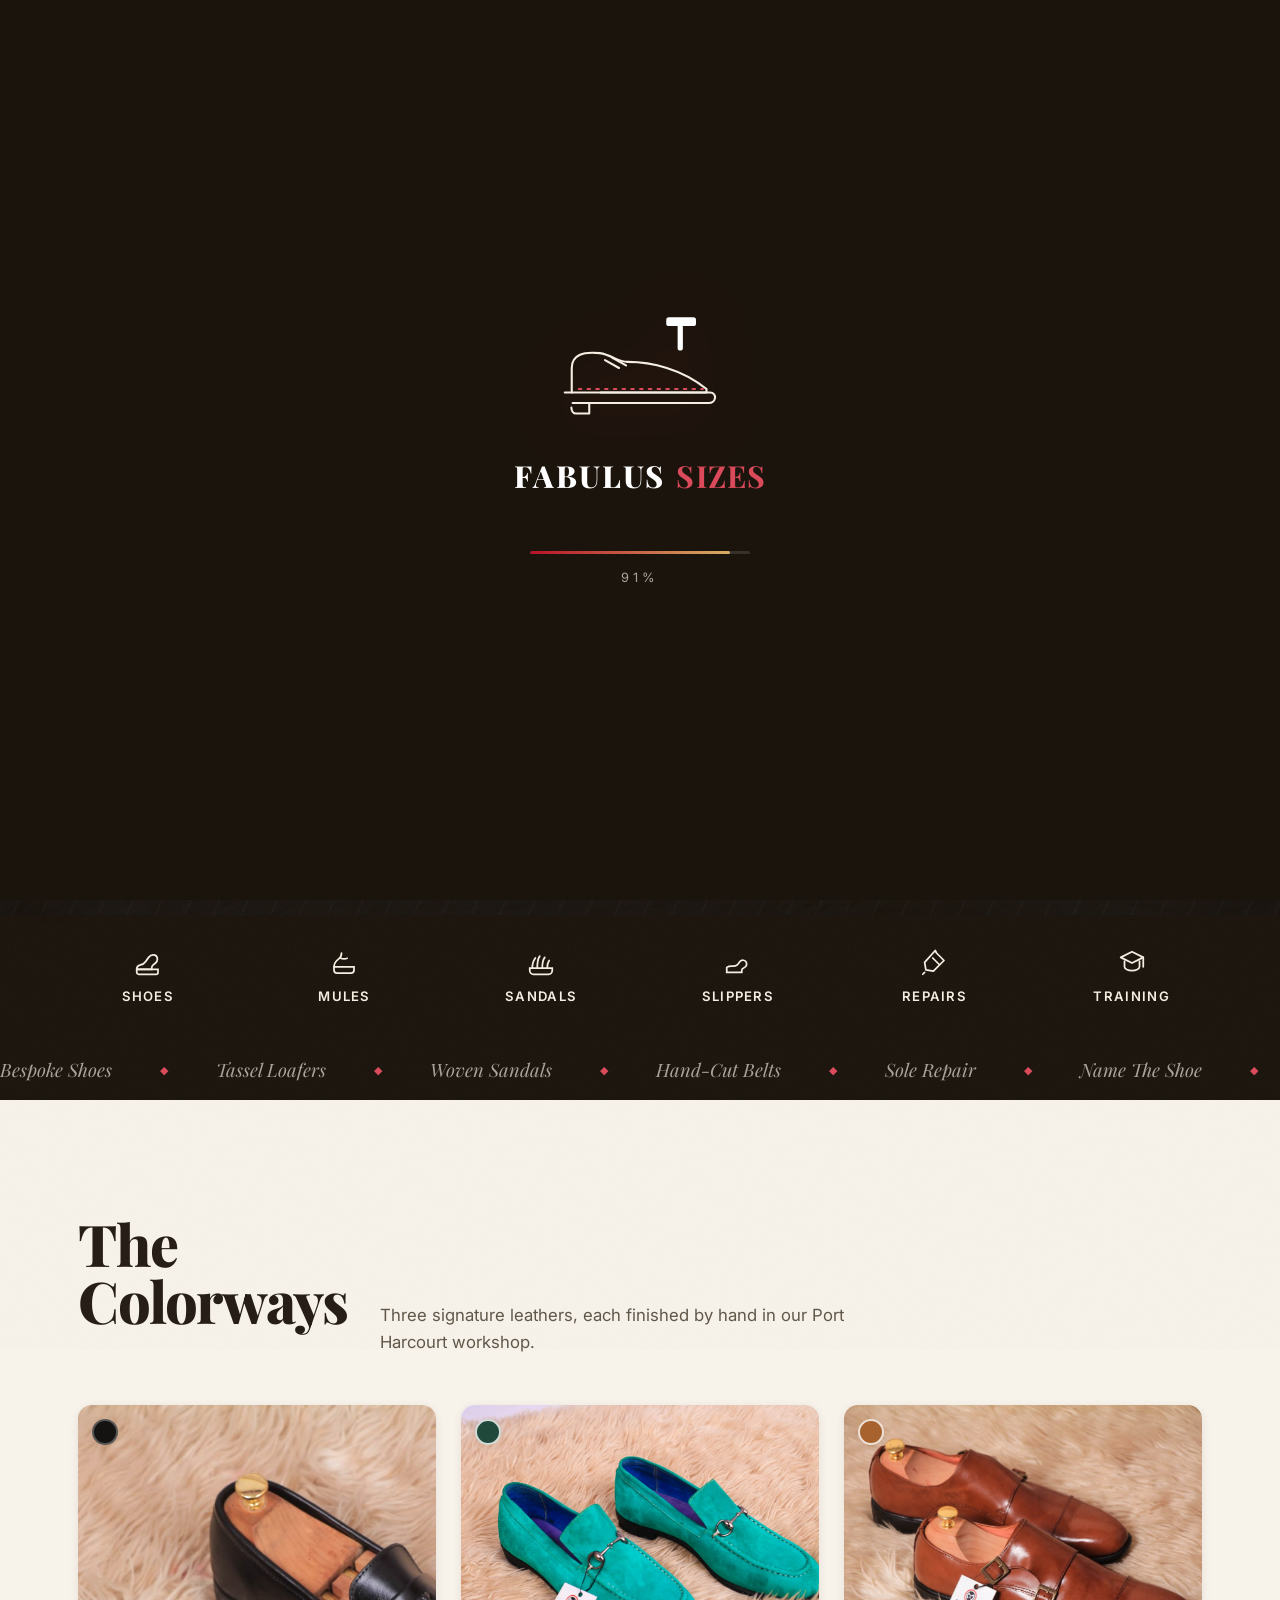
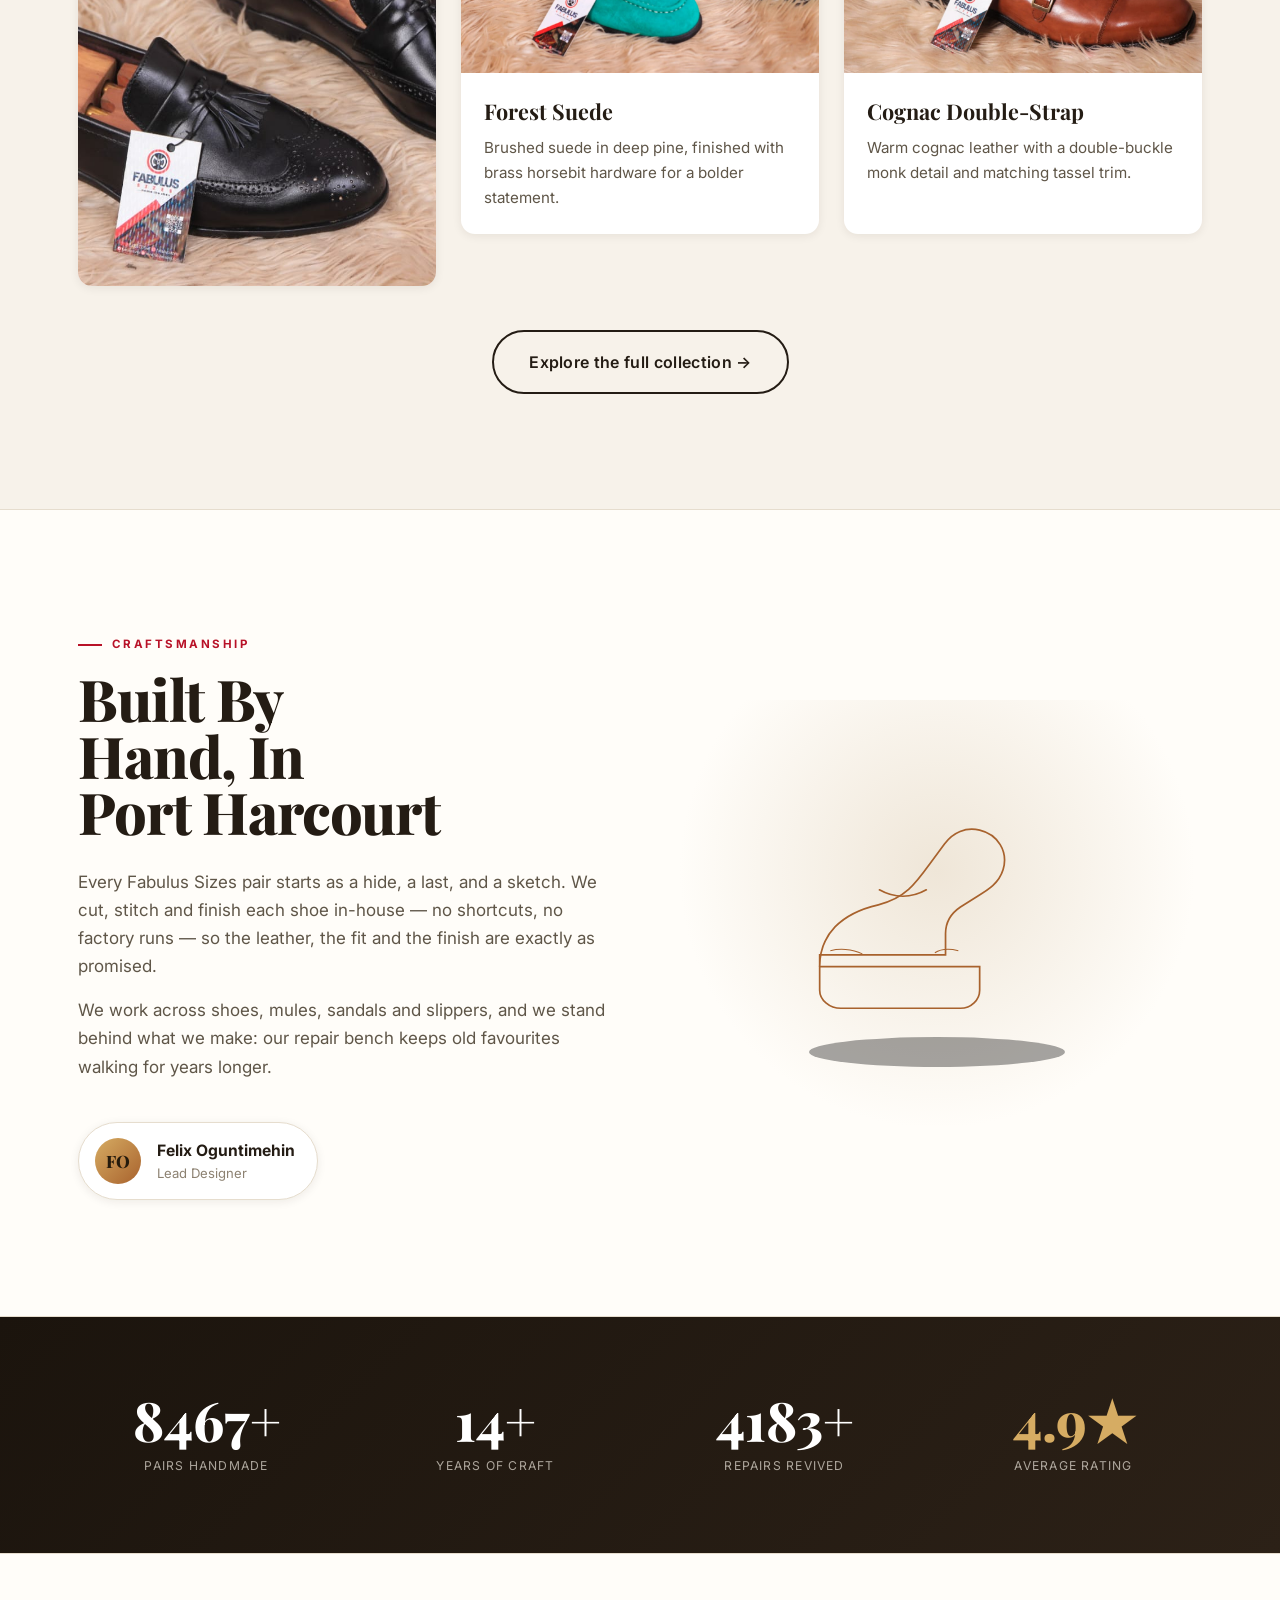
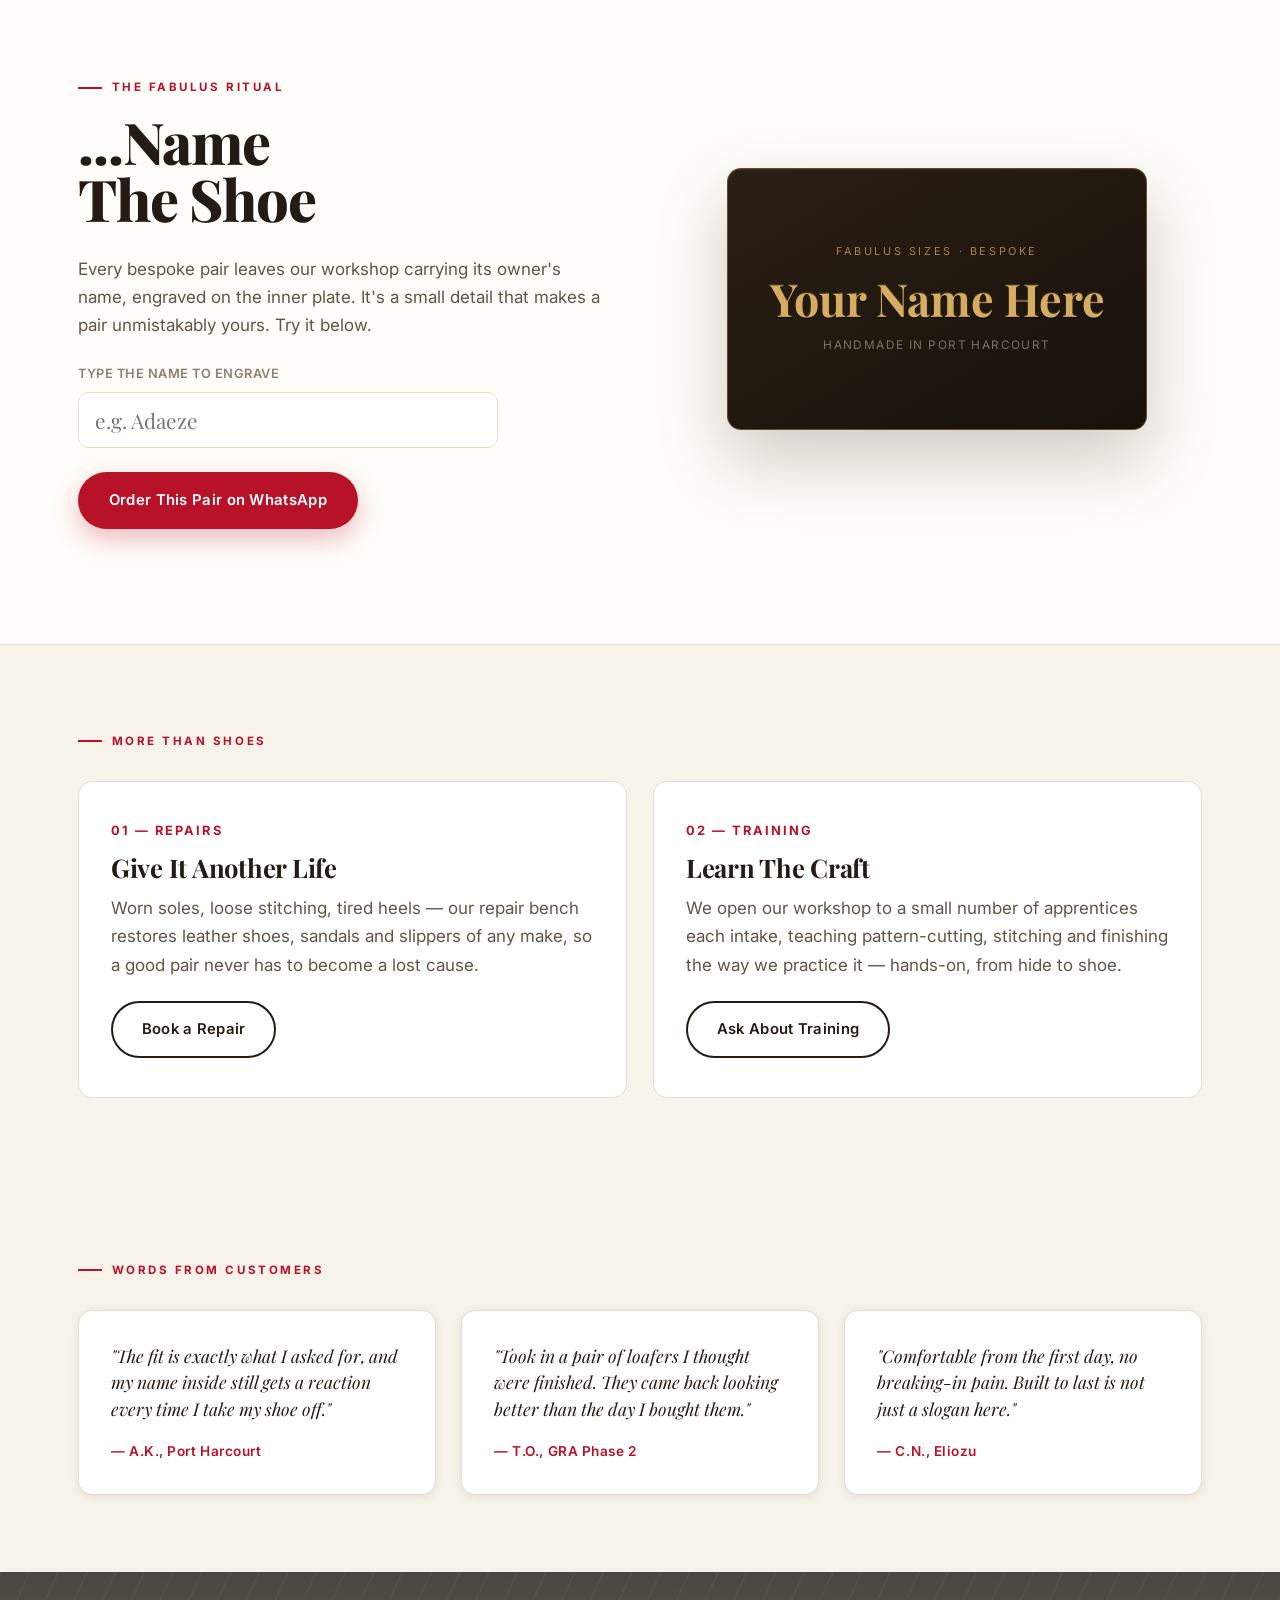
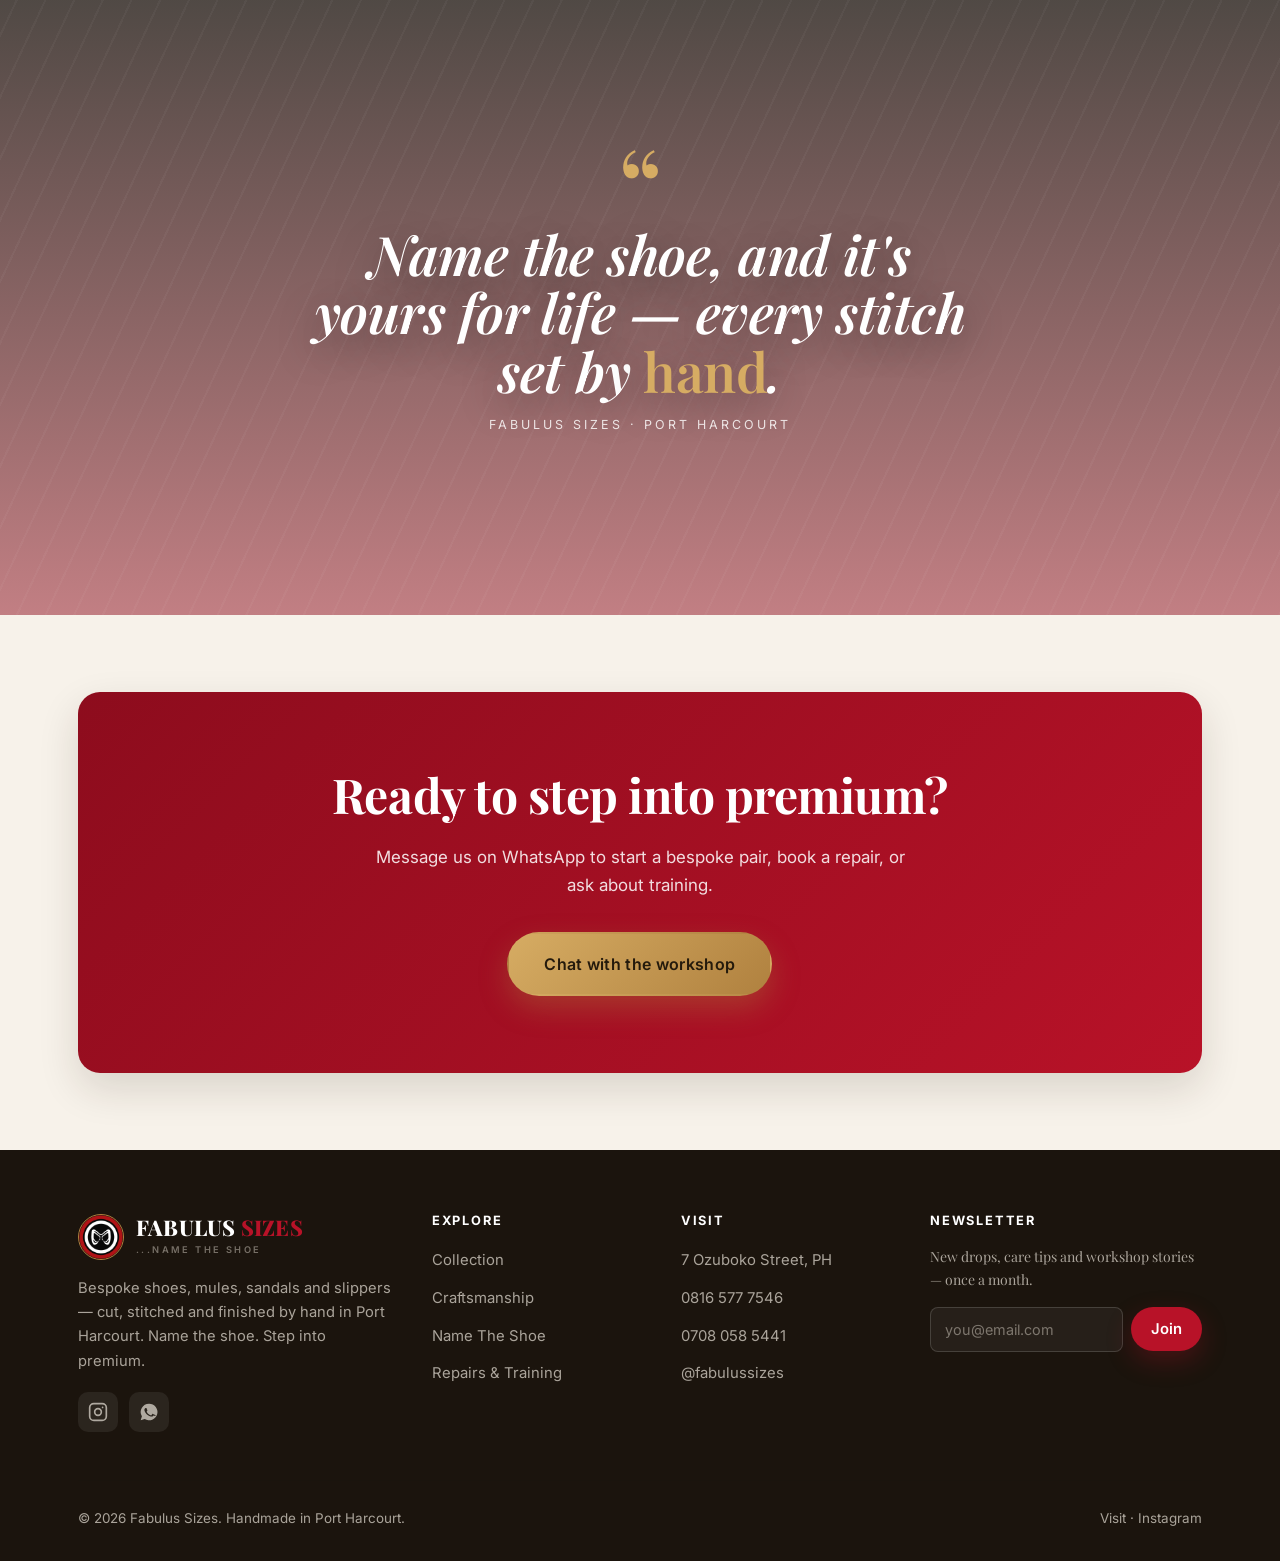
==== index.html @ 9336c6ba "Initial commit" ====
<!DOCTYPE html>
<html lang="en">
<head>
  <meta charset="UTF-8" />
  <meta name="viewport" content="width=device-width, initial-scale=1.0" />
  <title>Fabulus Sizes — Bespoke Leather Footwear, Port Harcourt</title>
  <meta name="description" content="Fabulus Sizes — bespoke shoes, mules, sandals and slippers, handcrafted in Port Harcourt. Name the shoe. Step into premium." />
  <meta name="theme-color" content="#f7f2ea" />
  <link rel="icon" type="image/png" href="images/Favicon/Favicon.png" />
  <link rel="preconnect" href="https://fonts.googleapis.com" />
  <link rel="preconnect" href="https://fonts.gstatic.com" crossorigin />
  <link href="https://fonts.googleapis.com/css2?family=Inter:wght@400;500;600;700;800&family=Playfair+Display:ital,wght@0,500;0,600;0,700;0,800;1,500;1,600;1,700&display=swap" rel="stylesheet" />
  <link rel="stylesheet" href="css/style.css" />
</head>
<body>

  <!-- HEADER -->
  <header class="site-header">
    <div class="nav">
      <a href="index.html" class="brand" aria-label="Fabulus Sizes home">
        <img src="images/Logo/Logo.png" alt="Fabulus Sizes emblem" />
        <div>
          <div class="word">FABULUS <span>SIZES</span></div>
          <div class="tag">...name the shoe</div>
        </div>
      </a>
      <ul class="nav-links">
        <li><a href="index.html" class="active">Home</a></li>
        <li><a href="shop.html">Collection</a></li>
        <li><a href="services.html">Repairs &amp; Training</a></li>
        <li><a href="about.html">Craftsmanship</a></li>
        <li><a href="contact.html">Visit Us</a></li>
      </ul>
      <div class="nav-cta">
        <a class="btn btn-primary" href="https://wa.me/2348165777546" target="_blank" rel="noopener">Order on WhatsApp</a>
        <button class="nav-toggle" aria-label="Toggle menu" aria-expanded="false"><span></span><span></span><span></span></button>
      </div>
    </div>
  </header>

  <!-- HERO -->
  <section class="hero">
    <div class="container hero-inner">
      <div class="hero-copy">
        <span class="eyebrow">Port Harcourt · Bespoke Footwear</span>
        <h1>STEP INTO<br /><span class="l2">PREMIUM</span></h1>
        <p class="sub">Designed for comfort. Made to stand out. Built to last — one pair, one name, at a time.</p>
        <div class="hero-actions">
          <a class="btn btn-primary btn-lg" href="https://wa.me/2348165777546" target="_blank" rel="noopener">Order Now via WhatsApp</a>
          <a class="btn btn-ghost btn-lg" href="shop.html">See the Collection</a>
        </div>
      </div>
      <div class="hero-photo reveal">
        <div class="frame">
          <img src="images/Products/shoe4.jpeg" alt="Handcrafted black leather tassel loafers by Fabulus Sizes" />
          <div class="cap">The Tassel Loafer — Black</div>
        </div>
      </div>
    </div>
  </section>

  <!-- SERVICES STRIP -->
  <section class="services-strip">
    <div class="services-grid">
      <div class="service-tile"><svg viewBox="0 0 24 24" stroke-width="1.4"><path d="M3 17c0-2 1-3 3-3.5 2-.4 3-1 4-2.5l2.5-3.5c1-1.3 2-2 3.5-2 2 0 3.5 1.3 3.5 3.5 0 1.5-.7 2.3-1.5 3l-2 1.7c-.6.5-1 1-1 2v1.3H3z"/><path d="M3 17h17v2.5c0 .8-.7 1.5-1.5 1.5H4.5C3.7 21 3 20.3 3 19.5V17z"/></svg><div class="name">Shoes</div></div>
      <div class="service-tile"><svg viewBox="0 0 24 24" stroke-width="1.4"><path d="M4 15c0-3 2-5 4-6.5 1.5-1.1 2-2.5 2-4.5" stroke-linecap="round"/><path d="M4 15h16v2.5c0 1.4-1.1 2.5-2.5 2.5h-11A2.5 2.5 0 0 1 4 17.5V15z"/><path d="M9 8c2 1 4 1 6 0"/></svg><div class="name">Mules</div></div>
      <div class="service-tile"><svg viewBox="0 0 24 24" stroke-width="1.4"><path d="M3 16h18v2c0 1.7-1.3 3-3 3H6c-1.7 0-3-1.3-3-3v-2z"/><path d="M5 16c0-3 1-6 2.5-8M9 16c0-4 .5-7.5 2-9.5M13 16c0-3.5.5-6.5 2-8.5M17 16c0-2.5.5-4.5 1.5-6" stroke-linecap="round"/></svg><div class="name">Sandals</div></div>
      <div class="service-tile"><svg viewBox="0 0 24 24" stroke-width="1.4"><path d="M3 15.5c1.5-1 3-1.2 5-1 2.5.2 4-1.2 5-3 .7-1.3 2-2 3.5-1.7 1.8.3 2.7 2 2.3 3.8-.3 1.4-1.3 2-2.3 2.4-1 .4-1.5 1-1.5 2v1.5H3v-4z"/></svg><div class="name">Slippers</div></div>
      <div class="service-tile"><svg viewBox="0 0 24 24" stroke-width="1.4"><path d="M14 4l6 6-8.5 8.5-6-1-1-6L13 2z" stroke-linejoin="round"/><path d="M4.5 19.5L3 21M11 8l5 5" stroke-linecap="round"/></svg><div class="name">Repairs</div></div>
      <div class="service-tile"><svg viewBox="0 0 24 24" stroke-width="1.4"><path d="M12 3l9 4.5-9 4.5-9-4.5L12 3z" stroke-linejoin="round"/><path d="M6 10.5V15c0 1.7 2.7 3 6 3s6-1.3 6-3v-4.5M21 7.5V15" stroke-linecap="round"/></svg><div class="name">Training</div></div>
    </div>
  </section>

  <!-- MARQUEE -->
  <div class="marquee" aria-hidden="true">
    <div class="marquee-track">
      <span>Bespoke Shoes</span><span>Tassel Loafers</span><span>Woven Sandals</span><span>Hand-Cut Belts</span><span>Sole Repair</span><span>Name The Shoe</span>
      <span>Bespoke Shoes</span><span>Tassel Loafers</span><span>Woven Sandals</span><span>Hand-Cut Belts</span><span>Sole Repair</span><span>Name The Shoe</span>
    </div>
  </div>

  <!-- COLLECTION / COLORWAYS -->
  <section class="section" id="collection">
    <div class="container">
      <div class="collection-head reveal">
        <h2 class="section-title">The<br />Colorways</h2>
        <p>Three signature leathers, each finished by hand in our Port Harcourt workshop.</p>
      </div>
      <div class="colorway-grid">
        <div class="colorway-card tall reveal" data-lightbox="images/Products/shoe4.jpeg" data-caption="Midnight Tassel — Black Calfskin">
          <div class="imgwrap"><span class="swatch" style="background:#141312;border-color:#555"></span><img src="images/Products/shoe4.jpeg" alt="Black leather tassel loafer" /></div>
          <div class="info">
            <div class="name">Midnight Tassel</div>
            <div class="desc">Full-grain black calfskin, hand-stitched apron and tassel, built on a cushioned last for all-day wear.</div>
          </div>
        </div>
        <div class="colorway-card reveal d1" data-lightbox="images/Products/shoe6.jpeg" data-caption="Forest Suede — Brushed Pine">
          <div class="imgwrap"><span class="swatch" style="background:#20493c"></span><img src="images/Products/shoe6.jpeg" alt="Green suede loafer" /></div>
          <div class="info">
            <div class="name">Forest Suede</div>
            <div class="desc">Brushed suede in deep pine, finished with brass horsebit hardware for a bolder statement.</div>
          </div>
        </div>
        <div class="colorway-card reveal d2" data-lightbox="images/Products/shoe.jpeg" data-caption="Cognac Double-Strap — Warm Leather">
          <div class="imgwrap"><span class="swatch" style="background:#a8622d"></span><img src="images/Products/shoe.jpeg" alt="Brown double-buckle tassel loafer" /></div>
          <div class="info">
            <div class="name">Cognac Double-Strap</div>
            <div class="desc">Warm cognac leather with a double-buckle monk detail and matching tassel trim.</div>
          </div>
        </div>
      </div>
      <div style="text-align:center;margin-top:44px;" class="reveal">
        <a href="shop.html" class="btn btn-ghost btn-lg">Explore the full collection →</a>
      </div>
    </div>
  </section>

  <!-- CRAFTSMANSHIP -->
  <section class="section panel-bg" id="craft">
    <div class="container craft">
      <div class="reveal-left">
        <span class="eyebrow">Craftsmanship</span>
        <h2 class="section-title">Built By<br />Hand, In<br />Port Harcourt</h2>
        <p>Every Fabulus Sizes pair starts as a hide, a last, and a sketch. We cut, stitch and finish each shoe in-house — no shortcuts, no factory runs — so the leather, the fit and the finish are exactly as promised.</p>
        <p>We work across shoes, mules, sandals and slippers, and we stand behind what we make: our repair bench keeps old favourites walking for years longer.</p>
        <div class="designer-card">
          <div class="mono">FO</div>
          <div class="who">
            <div class="n">Felix Oguntimehin</div>
            <div class="r">Lead Designer</div>
          </div>
        </div>
      </div>
      <div class="craft-visual reveal-right">
        <svg viewBox="0 0 300 340" fill="none">
          <ellipse cx="150" cy="300" rx="120" ry="14" fill="rgba(0,0,0,0.35)"/>
          <path d="M40 220c0-30 20-50 55-58 25-6 35-20 48-38l14-19c8-11 20-16 33-13 17 4 27 20 22 37-4 13-14 19-24 25l-16 10c-9 6-14 14-14 25v20H40z" stroke="#e0c789" stroke-width="1.6"/>
          <path d="M40 220h150v22c0 9-8 17-18 17H60c-11 0-20-8-20-17v-22z" stroke="#e0c789" stroke-width="1.6"/>
          <path d="M96 148c14 8 30 8 44 0" stroke="#c41230" stroke-width="1.6" stroke-linecap="round"/>
          <path d="M50 205c8-2 20-2 30 3M170 205c-8-2-16-2-22 2" stroke="rgba(237,230,214,0.35)" stroke-width="1"/>
        </svg>
      </div>
    </div>
  </section>

  <!-- STATS BAND -->
  <section class="band section tight">
    <div class="container">
      <div class="band-grid">
        <div class="reveal"><div class="num"><span data-count="8500" data-suffix="+">0</span></div><div class="lbl">Pairs handmade</div></div>
        <div class="reveal d1"><div class="num"><span data-count="15" data-suffix="+">0</span></div><div class="lbl">Years of craft</div></div>
        <div class="reveal d2"><div class="num"><span data-count="4200" data-suffix="+">0</span></div><div class="lbl">Repairs revived</div></div>
        <div class="reveal d3"><div class="num"><em><span data-count="4.9">0</span>★</em></div><div class="lbl">Average rating</div></div>
      </div>
    </div>
  </section>

  <!-- NAME THE SHOE -->
  <section class="section name-shoe" id="name-shoe">
    <div class="container ns-grid">
      <div class="ns-copy reveal-left">
        <span class="eyebrow">The Fabulus Ritual</span>
        <h2 class="section-title">...Name<br />The Shoe</h2>
        <p>Every bespoke pair leaves our workshop carrying its owner's name, engraved on the inner plate. It's a small detail that makes a pair unmistakably yours. Try it below.</p>
        <label for="nameInput">Type the name to engrave</label>
        <input type="text" id="nameInput" placeholder="e.g. Adaeze" maxlength="24" autocomplete="off" />
        <a class="btn btn-primary ns-cta" id="engraveCta" href="https://wa.me/2348165777546" target="_blank" rel="noopener">Order This Pair on WhatsApp</a>
      </div>
      <div class="plate-stage reveal-right">
        <div class="plate">
          <div class="eyebrow-plate">Fabulus Sizes · Bespoke</div>
          <div class="engraved" id="engravedText">Your Name Here</div>
          <div class="sub-plate">Handmade in Port Harcourt</div>
        </div>
      </div>
    </div>
  </section>

  <!-- REPAIRS & TRAINING -->
  <section class="section tight" id="repairs">
    <div class="container">
      <span class="eyebrow reveal" style="margin-bottom:30px;">More Than Shoes</span>
      <div class="rt-grid reveal">
        <div class="rt-card">
          <div class="num">01 — Repairs</div>
          <h3>Give It Another Life</h3>
          <p>Worn soles, loose stitching, tired heels — our repair bench restores leather shoes, sandals and slippers of any make, so a good pair never has to become a lost cause.</p>
          <a class="btn btn-ghost" href="https://wa.me/2348165777546" target="_blank" rel="noopener">Book a Repair</a>
        </div>
        <div class="rt-card">
          <div class="num">02 — Training</div>
          <h3>Learn The Craft</h3>
          <p>We open our workshop to a small number of apprentices each intake, teaching pattern-cutting, stitching and finishing the way we practice it — hands-on, from hide to shoe.</p>
          <a class="btn btn-ghost" href="https://wa.me/2347080585441" target="_blank" rel="noopener">Ask About Training</a>
        </div>
      </div>
    </div>
  </section>

  <!-- TESTIMONIALS -->
  <section class="section tight">
    <div class="container">
      <span class="eyebrow reveal" style="margin-bottom:30px;">Words From Customers</span>
      <div class="test-grid reveal">
        <div class="test-card">
          <div class="quote">"The fit is exactly what I asked for, and my name inside still gets a reaction every time I take my shoe off."</div>
          <div class="who">— A.K., Port Harcourt</div>
        </div>
        <div class="test-card">
          <div class="quote">"Took in a pair of loafers I thought were finished. They came back looking better than the day I bought them."</div>
          <div class="who">— T.O., GRA Phase 2</div>
        </div>
        <div class="test-card">
          <div class="quote">"Comfortable from the first day, no breaking-in pain. Built to last is not just a slogan here."</div>
          <div class="who">— C.N., Eliozu</div>
        </div>
      </div>
    </div>
  </section>

  <!-- PARALLAX STATEMENT BAND -->
  <section class="parallax-band" style="background-image:url('images/Products/shoe12.jpeg')">
    <div class="container">
      <span class="quote-mark reveal">&ldquo;</span>
      <h2 class="reveal d1">Name the shoe, and it's yours for life — every stitch set by <span class="hl">hand</span>.</h2>
      <p class="attn reveal d2">Fabulus Sizes · Port Harcourt</p>
    </div>
  </section>

  <!-- CTA -->
  <section class="section tight">
    <div class="container">
      <div class="cta-band reveal">
        <h2>Ready to step into premium?</h2>
        <p>Message us on WhatsApp to start a bespoke pair, book a repair, or ask about training.</p>
        <a href="https://wa.me/2348165777546" target="_blank" rel="noopener" class="btn btn-brass btn-lg">Chat with the workshop</a>
      </div>
    </div>
  </section>

  <!-- FOOTER -->
  <footer class="site-footer">
    <div class="container">
      <div class="footer-grid">
        <div class="footer-brand">
          <a href="index.html" class="brand">
            <img src="images/Logo/Logo.png" alt="Fabulus Sizes emblem" />
            <div><div class="word">FABULUS <span>SIZES</span></div><div class="tag">...name the shoe</div></div>
          </a>
          <p>Bespoke shoes, mules, sandals and slippers — cut, stitched and finished by hand in Port Harcourt. Name the shoe. Step into premium.</p>
          <div class="socials">
            <a href="https://instagram.com/fabulussizes" target="_blank" rel="noopener" aria-label="Instagram"><svg viewBox="0 0 24 24" fill="none" stroke="currentColor" stroke-width="2"><rect x="2" y="2" width="20" height="20" rx="5"/><circle cx="12" cy="12" r="4"/><circle cx="17.5" cy="6.5" r="1" fill="currentColor" stroke="none"/></svg></a>
            <a href="https://wa.me/2348165777546" target="_blank" rel="noopener" aria-label="WhatsApp"><svg viewBox="0 0 24 24" fill="currentColor"><path d="M12 2a10 10 0 0 0-8.5 15.2L2 22l4.9-1.5A10 10 0 1 0 12 2zm5.4 14.2c-.2.6-1.3 1.2-1.8 1.2-.5.1-1 .1-1.7-.1-.4-.1-.9-.3-1.6-.6-2.8-1.2-4.6-4-4.7-4.2s-1.1-1.5-1.1-2.8.7-2 .9-2.2c.2-.3.5-.3.7-.3h.5c.2 0 .4 0 .6.5s.8 1.9.8 2 .1.3 0 .5c-.2.4-.3.6-.5.8s-.4.5-.2.9c.2.4.9 1.5 2 2.4 1.3 1.2 2.4 1.5 2.8 1.7.4.2.6.1.8-.1s.9-1.1 1.2-1.4c.2-.4.5-.3.8-.2s1.9.9 2.2 1.1c.3.1.5.2.6.3.1.3.1.7-.1 1.1z"/></svg></a>
          </div>
        </div>
        <div class="footer-col"><h4>Explore</h4><ul><li><a href="shop.html">Collection</a></li><li><a href="about.html">Craftsmanship</a></li><li><a href="index.html#name-shoe">Name The Shoe</a></li><li><a href="services.html">Repairs &amp; Training</a></li></ul></div>
        <div class="footer-col"><h4>Visit</h4><ul><li><a href="contact.html">7 Ozuboko Street, PH</a></li><li><a href="https://wa.me/2348165777546" target="_blank" rel="noopener">0816 577 7546</a></li><li><a href="https://wa.me/2347080585441" target="_blank" rel="noopener">0708 058 5441</a></li><li><a href="https://instagram.com/fabulussizes" target="_blank" rel="noopener">@fabulussizes</a></li></ul></div>
        <div class="footer-col"><h4>Newsletter</h4><p style="font-size:14px;font-family:var(--serif);color:var(--parchment-dim);">New drops, care tips and workshop stories — once a month.</p><form id="newsletter" class="newsletter"><input type="email" placeholder="you@email.com" aria-label="Email address" /><button type="submit" class="btn btn-primary">Join</button></form></div>
      </div>
      <div class="footer-bottom">
        <span>© <span data-year>2026</span> Fabulus Sizes. Handmade in Port Harcourt.</span>
        <span><a href="contact.html">Visit</a> · <a href="https://instagram.com/fabulussizes" target="_blank" rel="noopener">Instagram</a></span>
      </div>
    </div>
  </footer>

  <!-- LIGHTBOX -->
  <div class="lightbox" id="lightbox" role="dialog" aria-modal="true" aria-label="Image viewer">
    <button class="lb-close" aria-label="Close">&times;</button>
    <button class="lb-nav lb-prev" aria-label="Previous">&#8249;</button>
    <img src="" alt="" />
    <button class="lb-nav lb-next" aria-label="Next">&#8250;</button>
    <div class="lb-caption"></div>
  </div>

  <!-- WHATSAPP FLOAT + TO TOP -->
  <a class="whatsapp-float" href="https://wa.me/2348165777546" target="_blank" rel="noopener" aria-label="Chat on WhatsApp">
    <svg viewBox="0 0 24 24"><path d="M12 2a10 10 0 0 0-8.6 15L2 22l5.2-1.4A10 10 0 1 0 12 2zm5.8 14.2c-.2.6-1.4 1.2-2 1.3-.5.1-1.1.1-1.8-.1-.4-.1-1-.3-1.7-.6-3-1.3-4.9-4.3-5.1-4.5-.1-.2-1.2-1.6-1.2-3s.7-2.1 1-2.4c.3-.3.6-.4.8-.4h.6c.2 0 .4 0 .6.5.2.6.8 2 .9 2.1.1.2.1.4 0 .6-.1.2-.1.3-.3.5l-.4.5c-.1.2-.3.4-.1.7.2.3.9 1.4 1.9 2.3 1.3 1.2 2.4 1.5 2.7 1.7.3.2.5.1.7-.1l.7-.9c.2-.3.4-.2.6-.1l1.9.9c.2.1.4.2.5.3.1.2.1.9-.1 1.5z"/></svg>
  </a>
  <button class="to-top" aria-label="Back to top"><svg viewBox="0 0 24 24" width="20" height="20" fill="none" stroke="currentColor" stroke-width="2.5"><path d="M12 19V5M5 12l7-7 7 7"/></svg></button>

  <script src="js/main.js"></script>
</body>
</html>
---- css/style.css ----
/* ============================================================================
   FABULUS SIZES — Bespoke Leather Footwear, Port Harcourt
   LIGHT LEATHER design system  (cream · crimson · brass · Playfair + Inter)
   Type roles (all mapped so existing markup keeps working):
     --display / --title / --serif  → Playfair Display (headings, quotes)
     --utility                      → Inter (nav, buttons, labels, body)
   Surfaces are light by default; hero, stats band, parallax bands, page
   headers, the engraving plate and the footer stay dark for contrast.
   ============================================================================ */

:root {
  /* Surfaces (light) */
  --cream:    #f7f2ea;
  --cream-2:  #efe6d8;
  --paper:    #ffffff;
  --panel:    #fffdf9;   /* alternate sections (used inline as var(--panel)) */
  --panel-2:  #efe6d8;

  /* Dark surfaces (hero / band / footer / plate) */
  --ink:      #1b140d;
  --ink-2:    #241a11;
  --charcoal: #2c2117;

  /* Brand accents */
  --crimson:      #b81228;
  --red:          #b81228;
  --crimson-2:    #8d0c1d;
  --crimson-soft: #db4a5b;
  --brass:        #b0813f;
  --brass-bright: #d6ac63;
  --cognac:       #a8622d;
  --tan:          #c68a4e;
  --pine:         #2a5646;

  /* Ink on light */
  --text:       #241c14;
  --text-soft:  #5f5648;
  --text-muted: #8c8171;
  --line:       #e6ddce;
  --hair:       rgba(27, 20, 13, 0.10);
  --hair-soft:  rgba(27, 20, 13, 0.06);

  /* Ink on dark */
  --parchment:      #f5efe3;
  --parchment-dim:  rgba(245, 239, 227, 0.66);
  --parchment-mut:  rgba(245, 239, 227, 0.42);

  /* Fonts */
  --display: "Playfair Display", Georgia, "Times New Roman", serif;
  --title:   "Playfair Display", Georgia, serif;
  --serif:   "Playfair Display", Georgia, serif;
  --utility: "Inter", "Segoe UI", system-ui, -apple-system, sans-serif;
  --sans:    "Inter", "Segoe UI", system-ui, sans-serif;

  --maxw: 1180px;
  --ease: cubic-bezier(.2, .7, .2, 1);
  --radius: 14px;
  --radius-lg: 22px;
  --shadow-sm: 0 2px 10px rgba(40, 28, 14, .08);
  --shadow-md: 0 16px 40px rgba(40, 28, 14, .14);
  --shadow-lg: 0 30px 70px rgba(40, 28, 14, .22);
}

* { box-sizing: border-box; }
html { scroll-behavior: smooth; -webkit-tap-highlight-color: transparent; }
html, body { max-width: 100%; }

body {
  margin: 0;
  background: var(--cream);
  color: var(--text);
  font-family: var(--utility);
  font-size: 17px;
  line-height: 1.65;
  -webkit-font-smoothing: antialiased;
  overflow-x: hidden;
}

img, svg, video, iframe { max-width: 100%; }
img { display: block; height: auto; }
a { color: inherit; text-decoration: none; }
p { margin: 0 0 1rem; }
h1, h2, h3, h4 { margin: 0 0 .5em; font-family: var(--display); font-weight: 700; line-height: 1.08; letter-spacing: -.01em; }

::selection { background: var(--crimson); color: #fff; }
a:focus-visible, button:focus-visible, input:focus-visible, select:focus-visible, textarea:focus-visible {
  outline: 2px solid var(--crimson); outline-offset: 3px;
}

/* Scrollbar */
* { scrollbar-width: thin; scrollbar-color: var(--crimson) var(--cream-2); }
::-webkit-scrollbar { width: 11px; height: 11px; }
::-webkit-scrollbar-track { background: var(--cream-2); }
::-webkit-scrollbar-thumb { background: linear-gradient(var(--crimson), var(--crimson-2)); border-radius: 20px; border: 3px solid var(--cream-2); }

.container, .wrap { width: 100%; max-width: var(--maxw); margin: 0 auto; padding: 0 28px; }

/* ---------- Shared bits ---------- */
.eyebrow {
  display: inline-flex; align-items: center; gap: .6rem;
  font-family: var(--utility); font-size: .72rem; font-weight: 700;
  letter-spacing: .22em; text-transform: uppercase; color: var(--crimson);
  margin: 0 0 1rem;
}
.eyebrow::before { content: ""; width: 24px; height: 2px; background: var(--crimson); display: inline-block; }
.eyebrow.center { justify-content: center; }
.eyebrow.on-dark { color: var(--brass-bright); }

.section { padding: clamp(64px, 9vw, 120px) 0; position: relative; }
.section.tight, .section-tight { padding: clamp(48px, 6vw, 80px) 0; }
.panel-bg, .section.panel-bg { background: var(--panel); border-top: 1px solid var(--line); border-bottom: 1px solid var(--line); }

.section-title { font-family: var(--display); font-weight: 800; line-height: .98; letter-spacing: -.02em; font-size: clamp(2.1rem, 5vw, 3.6rem); color: var(--text); text-transform: none; }

.section-head { max-width: 640px; margin: 0 0 3rem; }
.section-head.center { margin-left: auto; margin-right: auto; text-align: center; }
.section-head h2 { font-size: clamp(2rem, 4.2vw, 3rem); }
.section-head p { color: var(--text-soft); font-size: 1.05rem; margin: 0; }

/* ---------- Buttons ---------- */
.btn {
  position: relative; overflow: hidden;
  display: inline-flex; align-items: center; justify-content: center; gap: .55rem;
  font-family: var(--utility); font-weight: 600; font-size: .93rem; letter-spacing: .02em;
  padding: .9rem 1.8rem; border-radius: 999px; border: 2px solid transparent; cursor: pointer;
  transition: transform .3s var(--ease), background .3s var(--ease), color .3s var(--ease), border-color .3s var(--ease), box-shadow .3s var(--ease);
  white-space: nowrap; will-change: transform;
}
.btn:hover { transform: translateY(-3px); }
.btn::after { content: ""; position: absolute; top: 0; left: -120%; width: 60%; height: 100%; background: linear-gradient(100deg, transparent, rgba(255,255,255,.35), transparent); transform: skewX(-20deg); transition: left .6s var(--ease); }
.btn:hover::after { left: 140%; }

.btn-primary { background: var(--crimson); color: #fff; box-shadow: 0 10px 26px rgba(184,18,40,.28); }
.btn-primary:hover { background: var(--crimson-2); }
.btn-ghost { background: transparent; color: var(--text); border-color: var(--text); }
.btn-ghost:hover { background: var(--text); color: var(--cream); }
.btn-ghost.on-dark { color: #fff; border-color: rgba(255,255,255,.5); }
.btn-ghost.on-dark:hover { background: #fff; color: var(--ink); }
.btn-brass { background: linear-gradient(135deg, var(--brass-bright), var(--brass)); color: #241a0c; box-shadow: 0 12px 28px rgba(176,129,63,.35); }
.btn-brass:hover { background: linear-gradient(135deg, var(--brass), var(--cognac)); color: #fff; }
.btn-lg { padding: 1.05rem 2.2rem; font-size: 1rem; }

/* ============================================================
   HEADER / NAV
   ============================================================ */
.site-header {
  position: sticky; top: 0; z-index: 100;
  background: rgba(247,242,234,.82);
  backdrop-filter: saturate(160%) blur(14px);
  border-bottom: 1px solid var(--line);
  transition: box-shadow .3s var(--ease), background .3s var(--ease);
}
.site-header.scrolled { box-shadow: var(--shadow-sm); background: rgba(247,242,234,.95); }
.nav { display: flex; align-items: center; justify-content: space-between; gap: 1.4rem; height: 76px; max-width: var(--maxw); margin: 0 auto; padding: 0 28px; }
.brand { display: flex; align-items: center; gap: .75rem; }
.brand img { width: 46px; height: 46px; border-radius: 50%; object-fit: cover; border: 1px solid var(--brass); }
.brand .word { font-family: var(--display); font-weight: 800; font-size: 1.35rem; letter-spacing: .01em; line-height: 1; color: var(--text); }
.brand .word span { color: var(--crimson); }
.brand .tag { font-family: var(--utility); font-size: .58rem; font-weight: 600; letter-spacing: .26em; text-transform: uppercase; color: var(--text-muted); margin-top: 3px; }

.nav-links { display: flex; align-items: center; gap: 1.9rem; list-style: none; margin: 0; padding: 0; }
.nav-links a { position: relative; font-family: var(--utility); font-size: .9rem; font-weight: 600; color: var(--text-soft); padding: .3rem 0; transition: color .25s var(--ease); }
.nav-links a::after { content: ""; position: absolute; left: 0; bottom: -2px; width: 100%; height: 2px; background: var(--crimson); transform: scaleX(0); transform-origin: left; transition: transform .3s var(--ease); }
.nav-links a:hover { color: var(--crimson); }
.nav-links a:hover::after, .nav-links a.active::after { transform: scaleX(1); }
.nav-links a.active { color: var(--crimson); }

.nav-cta { display: flex; align-items: center; gap: 1rem; }
.nav-toggle { display: none; flex-direction: column; gap: 5px; background: none; border: 0; cursor: pointer; padding: 8px; }
.nav-toggle span { width: 26px; height: 2px; background: var(--text); border-radius: 2px; transition: transform .3s var(--ease), opacity .3s var(--ease); }
.nav-toggle.open span:nth-child(1) { transform: translateY(7px) rotate(45deg); }
.nav-toggle.open span:nth-child(2) { opacity: 0; }
.nav-toggle.open span:nth-child(3) { transform: translateY(-7px) rotate(-45deg); }

/* ============================================================
   HERO (home) — dark, photographic
   ============================================================ */
.hero {
  --mx: 78%; --my: -10%;
  position: relative; overflow: hidden; color: var(--parchment);
  background:
    linear-gradient(rgba(20,15,9,.86), rgba(12,9,5,.93)),
    radial-gradient(1000px 520px at 80% -10%, rgba(120,80,50,.5), transparent 60%),
    url("../images/Products/shoe4.jpeg") center/cover no-repeat;
}
.hero::before { content: ""; position: absolute; inset: 0; background-image: repeating-linear-gradient(115deg, rgba(255,255,255,.03) 0 2px, transparent 2px 26px); opacity: .6; }
.hero::after { content: ""; position: absolute; inset: 0; pointer-events: none; background: radial-gradient(600px 600px at var(--mx) var(--my), rgba(184,18,40,.28), transparent 60%); transition: background .25s var(--ease); }
.hero-inner { position: relative; z-index: 1; display: grid; grid-template-columns: 1.05fr .95fr; gap: 3rem; align-items: center; min-height: min(88vh, 760px); padding: 90px 0 76px; }
.hero-copy .eyebrow { color: var(--brass-bright); }
.hero-copy .eyebrow::before { background: var(--brass); }
.hero-copy h1 { font-family: var(--display); font-weight: 800; font-size: clamp(2.8rem, 7vw, 5.6rem); line-height: .98; color: #fff; margin-bottom: 1.1rem; letter-spacing: -.02em; }
.hero-copy h1 .l2 { color: var(--crimson-soft); font-style: italic; }
.hero-copy .sub { color: var(--parchment-dim); font-size: 1.15rem; max-width: 30rem; margin-bottom: 2rem; }
.hero-actions { display: flex; gap: 1rem; flex-wrap: wrap; }
.hero-photo { position: relative; }
.hero-photo .frame { position: relative; border-radius: var(--radius-lg); overflow: hidden; box-shadow: var(--shadow-lg); border: 1px solid rgba(255,255,255,.12); aspect-ratio: 4/5; }
.hero-photo .frame img { width: 100%; height: 100%; object-fit: cover; }
.hero-photo .cap { position: absolute; left: 18px; bottom: 18px; background: rgba(20,15,9,.72); backdrop-filter: blur(6px); border: 1px solid rgba(255,255,255,.14); border-radius: 10px; padding: .55rem .9rem; font-family: var(--utility); font-size: .8rem; letter-spacing: .04em; color: var(--parchment); }

/* ============================================================
   SERVICES STRIP
   ============================================================ */
.services-strip { background: var(--ink); border-top: 1px solid var(--hair); border-bottom: 1px solid var(--hair); padding: 8px 0; }
.services-grid { display: grid; grid-template-columns: repeat(6, 1fr); max-width: var(--maxw); margin: 0 auto; }
.service-tile { display: flex; flex-direction: column; align-items: center; gap: .5rem; padding: 1.5rem 1rem; color: var(--parchment); border-right: 1px solid var(--hair-soft); transition: background .3s var(--ease), color .3s var(--ease); }
.service-tile:last-child { border-right: 0; }
.service-tile:hover { background: var(--ink-2); color: var(--brass-bright); }
.service-tile svg { width: 30px; height: 30px; stroke: currentColor; fill: none; }
.service-tile .name { font-family: var(--utility); font-size: .82rem; font-weight: 600; letter-spacing: .1em; text-transform: uppercase; }

/* ============================================================
   MARQUEE
   ============================================================ */
.marquee { background: var(--ink); color: var(--parchment-dim); padding: 14px 0; overflow: hidden; white-space: nowrap; border-bottom: 1px solid var(--hair); }
.marquee-track { display: inline-flex; gap: 3rem; animation: marquee 30s linear infinite; font-family: var(--display); font-style: italic; font-size: 1.15rem; }
.marquee:hover .marquee-track { animation-play-state: paused; }
.marquee-track span { display: inline-flex; align-items: center; gap: 3rem; }
.marquee-track span::after { content: "◆"; color: var(--crimson-soft); font-style: normal; font-size: .7rem; }
@keyframes marquee { to { transform: translateX(-50%); } }

/* ============================================================
   COLLECTION / COLORWAYS
   ============================================================ */
.collection-head { display: grid; grid-template-columns: auto 1fr; align-items: end; gap: 2rem; margin-bottom: 3rem; }
.collection-head p { color: var(--text-soft); max-width: 32rem; margin: 0; font-size: 1.05rem; }
.colorway-grid { display: grid; grid-template-columns: repeat(3, 1fr); gap: 1.6rem; }
.colorway-card { position: relative; background: var(--paper); border-radius: var(--radius); overflow: hidden; box-shadow: var(--shadow-sm); transition: transform .4s var(--ease), box-shadow .4s var(--ease); }
.colorway-card:hover { transform: translateY(-8px); box-shadow: var(--shadow-md); }
.colorway-card.tall { grid-row: span 2; }
.colorway-card .imgwrap { position: relative; aspect-ratio: 4/3; overflow: hidden; background: var(--cream-2); }
.colorway-card.tall .imgwrap { aspect-ratio: auto; height: 100%; min-height: 320px; }
.colorway-card .imgwrap img { width: 100%; height: 100%; object-fit: cover; transition: transform .7s var(--ease); }
.colorway-card:hover .imgwrap img { transform: scale(1.06); }
.colorway-card .swatch { position: absolute; top: 14px; left: 14px; width: 26px; height: 26px; border-radius: 50%; border: 2px solid rgba(255,255,255,.8); box-shadow: var(--shadow-sm); z-index: 2; }
.colorway-card .info { padding: 1.3rem 1.4rem 1.5rem; }
.colorway-card .info .name { font-family: var(--display); font-weight: 700; font-size: 1.35rem; color: var(--text); margin-bottom: .35rem; }
.colorway-card .info .desc { color: var(--text-soft); font-size: .95rem; margin: 0; }

/* ============================================================
   CRAFTSMANSHIP
   ============================================================ */
.craft { display: grid; grid-template-columns: 1fr 1fr; gap: clamp(2rem, 5vw, 4.5rem); align-items: center; }
.craft p { color: var(--text-soft); }
.designer-card { display: inline-flex; align-items: center; gap: 1rem; margin-top: 1.6rem; padding: .9rem 1.4rem .9rem 1rem; background: var(--paper); border: 1px solid var(--line); border-radius: 999px; box-shadow: var(--shadow-sm); }
.designer-card .mono { width: 46px; height: 46px; border-radius: 50%; display: grid; place-items: center; background: linear-gradient(135deg, var(--brass-bright), var(--cognac)); color: #241a0c; font-family: var(--display); font-weight: 800; }
.designer-card .who .n { font-family: var(--utility); font-weight: 700; font-size: .98rem; color: var(--text); }
.designer-card .who .r { font-size: .82rem; color: var(--text-muted); }
.craft-visual { display: grid; place-items: center; padding: 2rem; background: radial-gradient(circle at 50% 40%, var(--cream-2), transparent 70%); border-radius: var(--radius-lg); }
.craft-visual svg { width: 100%; max-width: 320px; height: auto; }
.craft-visual svg [stroke="var(--brass-bright)"], .craft-visual svg path[stroke] { stroke: var(--cognac); }
.craft-visual svg path[stroke="var(--crimson)"] { stroke: var(--crimson); }

/* ============================================================
   STATS BAND (dark)
   ============================================================ */
.band { background: linear-gradient(135deg, var(--ink), var(--charcoal)); color: var(--parchment); }
.band-grid { display: grid; grid-template-columns: repeat(4, 1fr); gap: 2rem; text-align: center; }
.band-grid .num { font-family: var(--display); font-size: clamp(2.4rem, 5vw, 3.4rem); font-weight: 800; color: #fff; line-height: 1; }
.band-grid .num em { color: var(--brass-bright); font-style: normal; }
.band-grid .lbl { color: var(--parchment-dim); letter-spacing: .1em; text-transform: uppercase; font-size: .76rem; margin-top: .5rem; }

/* ============================================================
   NAME THE SHOE
   ============================================================ */
.name-shoe { background: var(--panel); border-top: 1px solid var(--line); border-bottom: 1px solid var(--line); }
.ns-grid { display: grid; grid-template-columns: 1fr 1fr; gap: clamp(2rem, 5vw, 4rem); align-items: center; }
.ns-copy p { color: var(--text-soft); }
.ns-copy label { display: block; font-family: var(--utility); font-size: .8rem; font-weight: 600; letter-spacing: .04em; text-transform: uppercase; color: var(--text-muted); margin: 1.5rem 0 .5rem; }
.ns-copy input { width: 100%; max-width: 420px; font-family: var(--display); font-size: 1.3rem; padding: .8rem 1rem; border: 1.5px solid var(--line); border-radius: 10px; background: var(--paper); color: var(--text); transition: border-color .25s var(--ease), box-shadow .25s var(--ease); }
.ns-copy input:focus { outline: none; border-color: var(--crimson); box-shadow: 0 0 0 4px rgba(184,18,40,.12); }
.ns-cta { margin-top: 1.5rem; }
.plate-stage { display: grid; place-items: center; padding: 2rem; }
.plate {
  width: 100%; max-width: 420px; aspect-ratio: 16/10;
  border-radius: 14px; padding: 2rem;
  display: flex; flex-direction: column; align-items: center; justify-content: center; text-align: center; gap: .8rem;
  background: linear-gradient(150deg, #2a1f15, #17110a);
  border: 1px solid rgba(214,172,99,.35);
  box-shadow: var(--shadow-lg), inset 0 1px 0 rgba(255,255,255,.06);
}
.plate .eyebrow-plate { font-family: var(--utility); font-size: .68rem; letter-spacing: .24em; text-transform: uppercase; color: var(--brass); }
.plate .engraved {
  font-family: var(--display); font-weight: 700; font-size: clamp(1.8rem, 5vw, 2.8rem);
  color: var(--brass-bright);
  text-shadow: 0 1px 0 rgba(0,0,0,.6), 0 -1px 1px rgba(214,172,99,.3);
  word-break: break-word; line-height: 1.1;
}
.plate .sub-plate { font-family: var(--utility); font-size: .74rem; letter-spacing: .12em; text-transform: uppercase; color: var(--parchment-mut); }

/* ============================================================
   REPAIRS & TRAINING
   ============================================================ */
.rt-grid { display: grid; grid-template-columns: 1fr 1fr; gap: 1.6rem; }
.rt-card { background: var(--paper); border: 1px solid var(--line); border-radius: var(--radius); padding: 2.4rem 2rem; transition: transform .35s var(--ease), box-shadow .35s var(--ease); }
.rt-card:hover { transform: translateY(-6px); box-shadow: var(--shadow-md); }
.rt-card .num { font-family: var(--utility); font-size: .8rem; font-weight: 700; letter-spacing: .16em; text-transform: uppercase; color: var(--crimson); margin-bottom: .8rem; }
.rt-card h3 { font-size: 1.6rem; }
.rt-card p { color: var(--text-soft); margin-bottom: 1.4rem; }

/* ============================================================
   TESTIMONIALS
   ============================================================ */
.test-grid { display: grid; grid-template-columns: repeat(3, 1fr); gap: 1.6rem; }
.test-card { background: var(--paper); border-radius: var(--radius); padding: 2rem; box-shadow: var(--shadow-sm); border: 1px solid var(--line); }
.test-card .quote { font-family: var(--display); font-style: italic; font-size: 1.1rem; color: var(--text); margin-bottom: 1.1rem; line-height: 1.5; }
.test-card .who { font-family: var(--utility); font-size: .85rem; font-weight: 600; letter-spacing: .04em; color: var(--crimson); }

/* ============================================================
   PARALLAX STATEMENT BAND
   ============================================================ */
.parallax-band { position: relative; isolation: isolate; overflow: hidden; padding: clamp(90px, 14vw, 180px) 0; color: #fff; text-align: center; background-size: cover; background-position: center; background-attachment: fixed; }
.parallax-band::before { content: ""; position: absolute; inset: 0; z-index: -2; background: linear-gradient(rgba(15,11,7,.74), rgba(141,12,29,.5)); }
.parallax-band::after { content: ""; position: absolute; inset: 0; z-index: -1; background-image: repeating-linear-gradient(115deg, rgba(255,255,255,.035) 0 2px, transparent 2px 26px); }
.parallax-band .container { position: relative; z-index: 1; }
.parallax-band .quote-mark { font-family: var(--display); font-size: clamp(4rem, 10vw, 7rem); line-height: .6; color: var(--brass-bright); opacity: .55; display: block; margin-bottom: .4rem; }
.parallax-band h2 { font-family: var(--display); font-style: italic; font-weight: 600; font-size: clamp(1.9rem, 4.6vw, 3.4rem); color: #fff; max-width: 20ch; margin: 0 auto .9rem; text-shadow: 0 10px 40px rgba(0,0,0,.4); }
.parallax-band h2 .hl { color: var(--brass-bright); font-style: normal; }
.parallax-band .attn { font-family: var(--utility); letter-spacing: .24em; text-transform: uppercase; font-size: .78rem; color: rgba(255,255,255,.82); margin: 0; }

/* ============================================================
   CTA BAND
   ============================================================ */
.cta-band { background: linear-gradient(135deg, var(--crimson-2), var(--crimson)); color: #fff; text-align: center; border-radius: var(--radius-lg); padding: clamp(3rem, 6vw, 5rem); box-shadow: var(--shadow-md); }
.cta-band h2 { font-size: clamp(2rem, 4vw, 3rem); color: #fff; }
.cta-band p { color: rgba(255,255,255,.86); max-width: 34rem; margin: 0 auto 2rem; font-size: 1.06rem; }

/* ============================================================
   PAGE HEADERS (interior)
   ============================================================ */
.page-hero {
  position: relative; overflow: hidden; text-align: center; color: var(--parchment);
  padding: clamp(64px, 8vw, 116px) 0 clamp(50px, 6vw, 80px);
  background-image: linear-gradient(rgba(20,15,9,.82), rgba(12,9,5,.92)), url("../images/Products/shoe12.jpeg");
  background-size: cover; background-position: center 38%;
}
.page-hero::before { content: ""; position: absolute; inset: 0; background-image: repeating-linear-gradient(115deg, rgba(255,255,255,.03) 0 2px, transparent 2px 26px); }
.page-hero .container { position: relative; }
.page-hero h1 { font-family: var(--display); font-weight: 800; font-size: clamp(2.4rem, 5.5vw, 4rem); color: #fff; }
.page-hero p { color: var(--parchment-dim); font-size: 1.1rem; max-width: 40rem; margin: 0 auto; }
.crumbs { font-size: .84rem; color: var(--parchment-dim); margin-bottom: 1.1rem; letter-spacing: .04em; }
.crumbs a:hover { color: #fff; }
.crumbs span { color: var(--brass-bright); }

/* ============================================================
   SHOP — filter + product grid
   ============================================================ */
.filter-bar { display: flex; flex-wrap: wrap; gap: .7rem; justify-content: center; margin-bottom: 2.6rem; }
.filter-btn { font-family: var(--utility); font-weight: 600; font-size: .88rem; padding: .6rem 1.4rem; border-radius: 999px; border: 1.5px solid var(--line); background: var(--paper); color: var(--text-soft); cursor: pointer; transition: all .25s var(--ease); }
.filter-btn:hover { border-color: var(--text); color: var(--text); }
.filter-btn.active { background: var(--ink); border-color: var(--ink); color: var(--cream); }

.grid { display: grid; grid-template-columns: repeat(auto-fill, minmax(min(100%, 250px), 1fr)); gap: 1.6rem; }
.product { background: var(--paper); border-radius: var(--radius); overflow: hidden; box-shadow: var(--shadow-sm); transition: transform .4s var(--ease), box-shadow .4s var(--ease); cursor: pointer; display: flex; flex-direction: column; }
.product:hover { transform: translateY(-8px); box-shadow: var(--shadow-md); }
.product-media { position: relative; aspect-ratio: 4/3; overflow: hidden; background: var(--cream-2); }
.product-media img { width: 100%; height: 100%; object-fit: cover; transition: transform .7s var(--ease); }
.product-media::before { content: ""; position: absolute; top: 0; left: -80%; width: 60%; height: 100%; z-index: 2; background: linear-gradient(100deg, transparent, rgba(255,255,255,.35), transparent); transform: skewX(-18deg); transition: left .7s var(--ease); pointer-events: none; }
.product:hover .product-media::before { left: 140%; }
.product:hover .product-media img { transform: scale(1.07); }
.product-tag { position: absolute; top: 12px; left: 12px; z-index: 3; background: var(--crimson); color: #fff; font-family: var(--utility); font-size: .68rem; font-weight: 700; letter-spacing: .08em; text-transform: uppercase; padding: .35rem .7rem; border-radius: 6px; }
.product-tag.dark { background: var(--ink); }
.zoom-hint { position: absolute; inset: 0; display: grid; place-items: center; background: rgba(20,15,9,.35); opacity: 0; transition: opacity .3s var(--ease); color: #fff; }
.zoom-hint svg { width: 34px; height: 34px; }
.product:hover .zoom-hint { opacity: 1; }
.product-body { padding: 1.1rem 1.2rem 1.3rem; flex: 1; display: flex; flex-direction: column; }
.product-body h3 { font-family: var(--display); font-size: 1.15rem; font-weight: 700; margin: 0 0 .2rem; }
.product-body .cat { font-family: var(--utility); font-size: .74rem; letter-spacing: .1em; text-transform: uppercase; color: var(--text-muted); margin: 0 0 .7rem; }
.product-foot { margin-top: auto; }
.price { font-family: var(--display); font-weight: 700; font-size: 1.2rem; color: var(--text); }
.price small { font-family: var(--utility); font-size: .72rem; color: var(--text-muted); font-weight: 500; }

/* ============================================================
   SERVICES page — svc / split / steps / faq
   ============================================================ */
.svc-grid { display: grid; grid-template-columns: repeat(3, 1fr); gap: 1.6rem; }
.svc { background: var(--paper); border-radius: var(--radius); padding: 2.2rem 1.9rem; border: 1px solid var(--line); transition: transform .35s var(--ease), box-shadow .35s var(--ease), border-color .35s; }
.svc:hover { transform: translateY(-6px); box-shadow: var(--shadow-md); border-color: transparent; }
.svc-icon { width: 56px; height: 56px; border-radius: 14px; background: linear-gradient(135deg, var(--crimson), var(--crimson-2)); display: grid; place-items: center; margin-bottom: 1.2rem; color: #fff; box-shadow: 0 10px 22px rgba(184,18,40,.26); }
.svc-icon svg { width: 28px; height: 28px; }
.svc h3 { font-size: 1.3rem; }
.svc p { color: var(--text-soft); font-size: .96rem; margin: 0 0 1rem; }
.svc .from { font-family: var(--utility); font-size: .82rem; color: var(--text-muted); }
.svc .from b { font-family: var(--display); font-size: 1.05rem; color: var(--text); }

.split { display: grid; grid-template-columns: 1fr 1fr; gap: clamp(2rem, 5vw, 5rem); align-items: center; }
.split-media { border-radius: var(--radius-lg); overflow: hidden; box-shadow: var(--shadow-md); aspect-ratio: 5/4; }
.split-media img { width: 100%; height: 100%; object-fit: cover; }
.split-copy h2 { font-size: clamp(1.8rem, 3.6vw, 2.6rem); }
.split-copy p { color: var(--text-soft); }
.check-list { list-style: none; padding: 0; margin: 1.4rem 0 2rem; }
.check-list li { display: flex; gap: .75rem; align-items: flex-start; padding: .5rem 0; font-size: 1rem; }
.check-list li::before { content: "✓"; flex: none; width: 24px; height: 24px; border-radius: 50%; background: rgba(184,18,40,.12); color: var(--crimson); font-weight: 800; font-size: .8rem; display: grid; place-items: center; margin-top: 2px; }

.steps { display: grid; grid-template-columns: repeat(4, 1fr); gap: 1.4rem; counter-reset: step; }
.step { background: var(--paper); border: 1px solid var(--line); border-radius: var(--radius); padding: 2rem 1.6rem; position: relative; transition: transform .35s var(--ease), box-shadow .35s var(--ease); }
.step:hover { transform: translateY(-6px); box-shadow: var(--shadow-md); }
.step::before { counter-increment: step; content: "0" counter(step); font-family: var(--display); font-size: 2.6rem; color: var(--cream-2); font-weight: 800; display: block; margin-bottom: .5rem; transition: color .3s var(--ease); }
.step:hover::before { color: var(--crimson); }
.step h3 { font-size: 1.2rem; }
.step p { color: var(--text-soft); font-size: .92rem; margin: 0; }

.faq { max-width: 780px; margin: 0 auto; }
.faq-item { background: var(--paper); border: 1px solid var(--line); border-radius: 12px; margin-bottom: .9rem; overflow: hidden; }
.faq-q { width: 100%; text-align: left; background: none; border: 0; padding: 1.25rem 1.4rem; font-family: var(--utility); font-size: 1.05rem; font-weight: 600; color: var(--text); cursor: pointer; display: flex; align-items: center; justify-content: space-between; gap: 1rem; }
.faq-q .pm { flex: none; width: 26px; height: 26px; border-radius: 50%; background: var(--cream-2); color: var(--crimson); display: grid; place-items: center; font-size: 1.3rem; line-height: 1; transition: transform .3s var(--ease), background .3s; }
.faq-item.open .faq-q .pm { transform: rotate(45deg); background: var(--crimson); color: #fff; }
.faq-a { max-height: 0; overflow: hidden; transition: max-height .35s var(--ease); }
.faq-a p { padding: 0 1.4rem 1.3rem; margin: 0; color: var(--text-soft); }

/* ============================================================
   ABOUT page — timeline / team
   ============================================================ */
.timeline { position: relative; margin: 0; padding: 0 0 0 2rem; list-style: none; }
.timeline::before { content: ""; position: absolute; left: 6px; top: 8px; bottom: 8px; width: 2px; background: var(--line); }
.timeline li { position: relative; padding: 0 0 2rem 1.6rem; }
.timeline li::before { content: ""; position: absolute; left: -1.55rem; top: 6px; width: 14px; height: 14px; border-radius: 50%; background: var(--crimson); box-shadow: 0 0 0 4px rgba(184,18,40,.18); }
.timeline .yr { font-family: var(--display); font-weight: 700; color: var(--crimson); font-size: 1.1rem; }
.timeline h3 { font-size: 1.1rem; margin: .1rem 0 .3rem; }
.timeline p { color: var(--text-soft); margin: 0; font-size: .96rem; }

.team { display: grid; grid-template-columns: repeat(3, 1fr); gap: 1.6rem; }
.member { text-align: center; }
.member .ph { aspect-ratio: 1; border-radius: var(--radius); overflow: hidden; margin-bottom: 1rem; box-shadow: var(--shadow-sm); }
.member .ph img { width: 100%; height: 100%; object-fit: cover; transition: transform .6s var(--ease); }
.member:hover .ph img { transform: scale(1.06); }
.member h3 { font-size: 1.1rem; margin: 0; }
.member span { color: var(--crimson); font-size: .85rem; font-weight: 600; }

/* ============================================================
   CONTACT
   ============================================================ */
.contact-grid { display: grid; grid-template-columns: 1fr 1.15fr; gap: 3rem; align-items: start; }
.info-card { display: flex; gap: 1rem; align-items: flex-start; padding: 1.3rem 0; border-bottom: 1px solid var(--line); }
.info-card:last-child { border-bottom: 0; }
.info-card .ic { flex: none; width: 46px; height: 46px; border-radius: 12px; background: var(--cream-2); color: var(--crimson); display: grid; place-items: center; }
.info-card .ic svg { width: 22px; height: 22px; }
.info-card h4 { font-family: var(--utility); font-size: 1rem; margin: 0 0 .15rem; }
.info-card p { margin: 0; color: var(--text-soft); font-size: .95rem; }
.info-card a:hover { color: var(--crimson); }

.form { background: var(--paper); border-radius: var(--radius-lg); padding: clamp(1.6rem, 3vw, 2.6rem); box-shadow: var(--shadow-md); border: 1px solid var(--line); }
.field { margin-bottom: 1.2rem; }
.field label { display: block; font-family: var(--utility); font-size: .85rem; font-weight: 600; margin-bottom: .45rem; color: var(--text); }
.field label .req { color: var(--crimson); }
.field input, .field select, .field textarea { width: 100%; font-family: var(--utility); font-size: .98rem; padding: .85rem 1rem; border: 1.5px solid var(--line); border-radius: 10px; background: var(--cream); color: var(--text); transition: border-color .25s var(--ease), box-shadow .25s var(--ease), background .25s; }
.field input:focus, .field select:focus, .field textarea:focus { outline: none; border-color: var(--crimson); background: var(--paper); box-shadow: 0 0 0 4px rgba(184,18,40,.12); }
.field textarea { resize: vertical; min-height: 130px; }
.field.two { display: grid; grid-template-columns: 1fr 1fr; gap: 1rem; }
.field .err { color: var(--crimson); font-size: .8rem; margin-top: .3rem; display: none; }
.field.invalid input, .field.invalid select, .field.invalid textarea { border-color: var(--crimson); }
.field.invalid .err { display: block; }
.form-note { font-size: .82rem; color: var(--text-muted); margin-top: 1rem; }
.form-success { display: none; background: rgba(42,86,70,.12); border: 1px solid rgba(42,86,70,.4); color: var(--pine); border-radius: 10px; padding: 1rem 1.2rem; margin-bottom: 1.4rem; font-size: .95rem; }
.form-success.show { display: block; }

.map-embed { margin-top: 3rem; border-radius: var(--radius-lg); overflow: hidden; height: 360px; box-shadow: var(--shadow-sm); border: 1px solid var(--line); }
.map-embed iframe { width: 100%; height: 100%; border: 0; display: block; filter: sepia(.12) saturate(.9); }

/* ============================================================
   FOOTER (dark)
   ============================================================ */
.site-footer { background: var(--ink); color: var(--parchment-dim); padding: 4rem 0 2rem; }
.footer-grid { display: grid; grid-template-columns: 1.5fr 1fr 1fr 1.3fr; gap: 2.5rem; padding-bottom: 3rem; border-bottom: 1px solid var(--hair); }
.footer-brand .brand { margin-bottom: 1rem; }
.footer-brand .brand .word { color: #fff; }
.footer-brand .brand .tag { color: var(--parchment-mut); }
.footer-brand p { font-size: .92rem; max-width: 22rem; color: var(--parchment-dim); }
.footer-col h4 { color: #fff; font-family: var(--utility); font-size: .8rem; letter-spacing: .14em; text-transform: uppercase; margin-bottom: 1.1rem; }
.footer-col ul { list-style: none; padding: 0; margin: 0; }
.footer-col li { margin-bottom: .6rem; }
.footer-col a { font-size: .93rem; transition: color .25s var(--ease); }
.footer-col a:hover { color: var(--brass-bright); }
.socials { display: flex; gap: .7rem; margin-top: 1.2rem; }
.socials a { width: 40px; height: 40px; border-radius: 10px; background: rgba(255,255,255,.07); display: grid; place-items: center; transition: background .3s var(--ease), transform .3s var(--ease); }
.socials a:hover { background: var(--crimson); transform: translateY(-3px); }
.socials svg { width: 20px; height: 20px; }
.newsletter { display: flex; flex-wrap: wrap; gap: .5rem; margin-top: 1rem; }
.newsletter input { flex: 1; min-width: 0; padding: .7rem .9rem; border-radius: 8px; border: 1px solid rgba(255,255,255,.15); background: rgba(255,255,255,.05); color: #fff; font-family: var(--utility); font-size: .9rem; }
.newsletter input::placeholder { color: var(--parchment-mut); }
.newsletter input:focus { outline: none; border-color: var(--brass-bright); }
.newsletter button { padding: .7rem 1.1rem; }
.footer-bottom { display: flex; align-items: center; justify-content: space-between; padding-top: 1.6rem; font-size: .84rem; flex-wrap: wrap; gap: 1rem; }
.footer-bottom a:hover { color: #fff; }

/* ============================================================
   FLOATS — WhatsApp · back-to-top · scroll progress · grain
   ============================================================ */
.whatsapp-float { position: fixed; left: 22px; bottom: 22px; z-index: 90; width: 54px; height: 54px; border-radius: 50%; background: #25d366; color: #fff; display: grid; place-items: center; box-shadow: var(--shadow-md); transition: transform .3s var(--ease); }
.whatsapp-float:hover { transform: translateY(-4px) scale(1.05); }
.whatsapp-float svg { width: 28px; height: 28px; fill: currentColor; }
.whatsapp-float::before { content: ""; position: absolute; inset: 0; border-radius: 50%; background: #25d366; z-index: -1; animation: ring 2s ease-out infinite; }
@keyframes ring { 0% { transform: scale(1); opacity: .6; } 100% { transform: scale(2.2); opacity: 0; } }

.to-top { position: fixed; right: 22px; bottom: 22px; width: 48px; height: 48px; border-radius: 50%; background: var(--crimson); color: #fff; border: 0; cursor: pointer; display: grid; place-items: center; box-shadow: var(--shadow-md); opacity: 0; visibility: hidden; transform: translateY(12px); transition: all .3s var(--ease); z-index: 90; }
.to-top.show { opacity: 1; visibility: visible; transform: none; }
.to-top:hover { background: var(--crimson-2); }

.scroll-progress { position: fixed; top: 0; left: 0; height: 3px; width: 0%; background: linear-gradient(90deg, var(--crimson), var(--crimson-soft), var(--brass-bright)); z-index: 200; transition: width .1s linear; box-shadow: 0 0 12px rgba(184,18,40,.6); }

.grain { position: fixed; inset: -50%; z-index: 300; pointer-events: none; opacity: .035; background-image: url("data:image/svg+xml,%3Csvg xmlns='http://www.w3.org/2000/svg' width='140' height='140'%3E%3Cfilter id='n'%3E%3CfeTurbulence type='fractalNoise' baseFrequency='0.85' numOctaves='3' stitchTiles='stitch'/%3E%3C/filter%3E%3Crect width='100%25' height='100%25' filter='url(%23n)'/%3E%3C/svg%3E"); animation: grain 1s steps(4) infinite; }
@keyframes grain { 0% { transform: translate(0,0); } 25% { transform: translate(-4%,3%); } 50% { transform: translate(3%,-4%); } 75% { transform: translate(-3%,-3%); } 100% { transform: translate(3%,4%); } }

/* ============================================================
   LIGHTBOX
   ============================================================ */
.lightbox { position: fixed; inset: 0; background: rgba(12,9,6,.92); backdrop-filter: blur(6px); z-index: 210; display: flex; align-items: center; justify-content: center; padding: 3vw; opacity: 0; visibility: hidden; transition: opacity .3s var(--ease), visibility .3s; }
.lightbox.open { opacity: 1; visibility: visible; }
.lightbox img { max-width: 90vw; max-height: 82vh; border-radius: 10px; box-shadow: var(--shadow-lg); transform: scale(.94); transition: transform .35s var(--ease); cursor: zoom-in; }
.lightbox.open img { transform: scale(1); }
.lightbox img.zoomed { cursor: zoom-out; max-width: none; max-height: none; }
.lb-caption { position: absolute; bottom: 4vh; left: 0; right: 0; text-align: center; color: #fff; font-family: var(--display); font-style: italic; font-size: 1.2rem; }
.lb-counter { position: absolute; top: 3vh; left: 3vw; color: #fff; font-family: var(--utility); font-size: .9rem; letter-spacing: .14em; }
.lb-counter b { font-family: var(--display); font-size: 1.4rem; }
.lb-close, .lb-nav { position: absolute; background: rgba(255,255,255,.1); border: 1px solid rgba(255,255,255,.2); color: #fff; cursor: pointer; border-radius: 50%; display: grid; place-items: center; transition: background .25s var(--ease); }
.lb-close:hover, .lb-nav:hover { background: var(--crimson); }
.lb-close { top: 3vh; right: 3vw; width: 48px; height: 48px; font-size: 1.6rem; }
.lb-nav { top: 50%; transform: translateY(-50%); width: 54px; height: 54px; font-size: 2rem; }
.lb-prev { left: 2vw; } .lb-next { right: 2vw; }

/* ============================================================
   COBBLER PRELOADER (dark, first visit)
   ============================================================ */
.preloader { position: fixed; inset: 0; z-index: 1000; background: var(--ink); display: grid; place-items: center; transition: opacity .6s var(--ease), visibility .6s; }
.preloader.done { opacity: 0; visibility: hidden; }
.pl-inner { text-align: center; }
.pl-shoe { width: 210px; height: auto; display: block; margin: 0 auto 1.6rem; overflow: visible; filter: drop-shadow(0 12px 30px rgba(184,18,40,.35)); }
.pl-shoe path { fill: none; stroke: var(--parchment); stroke-width: 2.4; stroke-linecap: round; stroke-linejoin: round; }
.pl-shoe .stitch { stroke: var(--crimson-soft); stroke-width: 2.2; stroke-dasharray: 3 7; opacity: 0; transition: opacity .4s ease; animation: sew 1s linear infinite; }
.pl-shoe.sew .stitch { opacity: 1; }
@keyframes sew { to { stroke-dashoffset: -20; } }
.pl-shoe.done path { stroke: var(--brass-bright); transition: stroke .5s ease; }
.pl-shoe.done .stitch { stroke: var(--parchment); }
.pl-hammer { transform-origin: 70% 80%; animation: tap 1.1s ease-in-out infinite; }
@keyframes tap { 0%, 100% { transform: rotate(-18deg); } 45% { transform: rotate(6deg); } 55% { transform: rotate(4deg); } }
.pl-word { font-family: var(--display); font-size: 1.9rem; font-weight: 800; color: #fff; letter-spacing: .04em; display: flex; justify-content: center; gap: .02em; }
.pl-word .sp { width: .35em; display: inline-block; }
.pl-word span { opacity: 0; transform: translateY(20px); animation: plChar .5s var(--ease) forwards; }
.pl-word b { color: var(--crimson-soft); display: inline-flex; }
@keyframes plChar { to { opacity: 1; transform: none; } }
.pl-status { color: var(--parchment-dim); font-family: var(--utility); font-size: .8rem; letter-spacing: .26em; text-transform: uppercase; margin-top: .4rem; min-height: 1.3em; transition: opacity .3s ease; }
.pl-bar { width: 220px; height: 3px; background: rgba(255,255,255,.12); border-radius: 3px; margin: 1.4rem auto 0; overflow: hidden; }
.pl-bar i { display: block; height: 100%; width: 0%; background: linear-gradient(90deg, var(--crimson), var(--brass-bright)); border-radius: 3px; }
.pl-pct { margin-top: .8rem; font-family: var(--utility); font-size: .8rem; letter-spacing: .3em; color: var(--parchment-dim); }
.pl-curtain { position: fixed; inset: 0; z-index: 999; pointer-events: none; display: grid; grid-template-columns: repeat(5, 1fr); }
.pl-curtain span { background: var(--ink-2); transform: scaleY(1); transform-origin: top; transition: transform .7s var(--ease); }
.pl-curtain.lift span { transform: scaleY(0); }
.pl-curtain.lift span:nth-child(2) { transition-delay: .08s; }
.pl-curtain.lift span:nth-child(3) { transition-delay: .16s; }
.pl-curtain.lift span:nth-child(4) { transition-delay: .24s; }
.pl-curtain.lift span:nth-child(5) { transition-delay: .32s; }

/* ============================================================
   CUSTOM CURSOR
   ============================================================ */
.cursor-dot, .cursor-ring { position: fixed; top: 0; left: 0; border-radius: 50%; pointer-events: none; z-index: 900; will-change: transform; mix-blend-mode: difference; }
.cursor-dot { width: 7px; height: 7px; background: #fff; transform: translate(-50%, -50%); }
.cursor-ring { width: 40px; height: 40px; border: 1.5px solid #fff; transform: translate(-50%, -50%); transition: width .3s var(--ease), height .3s var(--ease), background .3s var(--ease), border-color .3s var(--ease), opacity .3s; }
.cursor-ring.hover { width: 66px; height: 66px; background: rgba(255,255,255,.12); border-color: transparent; }
.cursor-ring.hover-view { width: 90px; height: 90px; background: var(--crimson); border-color: transparent; mix-blend-mode: normal; }
.cursor-ring.hover-view::after { content: "VIEW"; position: absolute; inset: 0; display: grid; place-items: center; font-family: var(--utility); font-size: .62rem; font-weight: 700; letter-spacing: .12em; color: #fff; }
.cursor-ring.down { width: 30px; height: 30px; }
body.has-cursor, body.has-cursor a, body.has-cursor button, body.has-cursor .product, body.has-cursor .colorway-card, body.has-cursor [data-lightbox] { cursor: none; }

/* ============================================================
   REVEAL / SPLIT / TILT
   ============================================================ */
.reveal { opacity: 0; transform: translateY(34px); transition: opacity .7s var(--ease), transform .7s var(--ease); }
.reveal.in { opacity: 1; transform: none; }
.reveal.d1 { transition-delay: .08s; } .reveal.d2 { transition-delay: .16s; } .reveal.d3 { transition-delay: .24s; } .reveal.d4 { transition-delay: .32s; }
.reveal-left { opacity: 0; transform: translateX(-46px); transition: opacity .8s var(--ease), transform .8s var(--ease); }
.reveal-right { opacity: 0; transform: translateX(46px); transition: opacity .8s var(--ease), transform .8s var(--ease); }
.reveal-left.in, .reveal-right.in { opacity: 1; transform: none; }
.clip-reveal { clip-path: inset(0 100% 0 0); transition: clip-path 1s var(--ease); }
.clip-reveal.in { clip-path: inset(0 0 0 0); }

.split-word { display: inline-block; transform: translateY(110%) rotate(4deg); opacity: 0; transition: transform .9s var(--ease), opacity .9s var(--ease); }
.split-ready .split-word { transform: none; opacity: 1; }

.tilt { transform-style: preserve-3d; transition: transform .18s var(--ease), box-shadow .4s var(--ease); will-change: transform; }

/* ============================================================
   RESPONSIVE
   ============================================================ */
@media (max-width: 1100px) { :root { --maxw: 980px; } }

@media (max-width: 980px) {
  .hero-inner { grid-template-columns: 1fr; gap: 2.4rem; min-height: auto; padding: 56px 0 64px; }
  .hero-photo .frame { max-width: 440px; margin: 0 auto; }
  .services-grid { grid-template-columns: repeat(3, 1fr); }
  .service-tile:nth-child(3) { border-right: 0; }
  .colorway-grid { grid-template-columns: repeat(2, 1fr); }
  .colorway-card.tall { grid-row: span 1; }
  .colorway-card.tall .imgwrap { min-height: 0; height: auto; aspect-ratio: 4/3; }
  .craft, .ns-grid, .rt-grid, .split, .contact-grid { grid-template-columns: 1fr; }
  .test-grid, .svc-grid, .team { grid-template-columns: repeat(2, 1fr); }
  .steps, .band-grid { grid-template-columns: repeat(2, 1fr); }
  .collection-head { grid-template-columns: 1fr; }
  .footer-grid { grid-template-columns: 1fr 1fr; }
  .craft-visual { order: -1; }
  /* horizontal reveals become vertical so their off-screen state can't widen the page */
  .reveal-left, .reveal-right { transform: translateY(34px); }
}

@media (max-width: 760px) { .grid { grid-template-columns: repeat(2, minmax(0, 1fr)); gap: 1rem; } }

@media (max-width: 720px) {
  .nav { height: 68px; }
  .nav-links {
    position: fixed; top: 68px; left: 0; right: 0;
    background: var(--cream); flex-direction: column; align-items: stretch; gap: 0;
    padding: 1rem 28px 2rem; border-bottom: 1px solid var(--line); box-shadow: var(--shadow-md);
    transform: translateY(-140%); transition: transform .4s var(--ease); height: auto;
  }
  .nav-links.open { transform: translateY(0); }
  .nav-links li { border-bottom: 1px solid var(--line); }
  .nav-links a { display: block; padding: 1rem 0; font-size: 1.05rem; }
  .nav-links a::after { display: none; }
  .nav-toggle { display: flex; }
  .nav-cta .btn:not(.nav-toggle) { display: none; }
  .services-grid { grid-template-columns: repeat(2, 1fr); }
  .service-tile { border-right: 1px solid var(--hair-soft) !important; border-bottom: 1px solid var(--hair-soft); }
  .service-tile:nth-child(2n) { border-right: 0 !important; }
  .hero-actions { width: 100%; }
  .hero-actions .btn { flex: 1 1 auto; }
  .cursor-dot, .cursor-ring { display: none !important; }
  body.has-cursor, body.has-cursor * { cursor: auto; }
  .grain { display: none; }
  .lb-nav { width: 42px; height: 42px; font-size: 1.5rem; }
  .lb-prev { left: 8px; } .lb-next { right: 8px; }
  .lb-close { top: 12px; right: 12px; width: 42px; height: 42px; }
  .parallax-band, .hero, .page-hero { background-attachment: scroll; }
}

@media (max-width: 560px) {
  .colorway-grid, .test-grid, .svc-grid, .team, .steps, .band-grid { grid-template-columns: 1fr; }
  .field.two { grid-template-columns: 1fr; }
  .footer-grid { grid-template-columns: 1fr; }
  .footer-bottom { justify-content: center; text-align: center; }
}

@media (max-width: 480px) {
  .grid { grid-template-columns: repeat(2, minmax(0, 1fr)); gap: .8rem; }
  .product-body { padding: .8rem .85rem 1rem; }
  .product-body h3 { font-size: 1rem; }
  .filter-btn { padding: .5rem 1rem; font-size: .8rem; }
  .pl-shoe { width: 168px; }
  .pl-bar { width: min(70vw, 200px); }
  .whatsapp-float { left: 14px; bottom: 14px; width: 48px; height: 48px; }
  .to-top { right: 14px; bottom: 14px; width: 44px; height: 44px; }
}

@media (max-width: 380px) { .grid { grid-template-columns: 1fr; } }

@media (pointer: coarse) {
  .nav-links a { padding: 1rem 0; }
  .btn { min-height: 44px; }
}

@media (prefers-reduced-motion: reduce) {
  * { animation-duration: .01ms !important; transition-duration: .01ms !important; scroll-behavior: auto !important; }
  .reveal, .reveal-left, .reveal-right, .split-word { opacity: 1 !important; transform: none !important; }
  .clip-reveal { clip-path: none !important; }
  .grain, .whatsapp-float::before, .marquee-track { animation: none !important; }
  .parallax-band, .hero, .page-hero { background-attachment: scroll; }
}
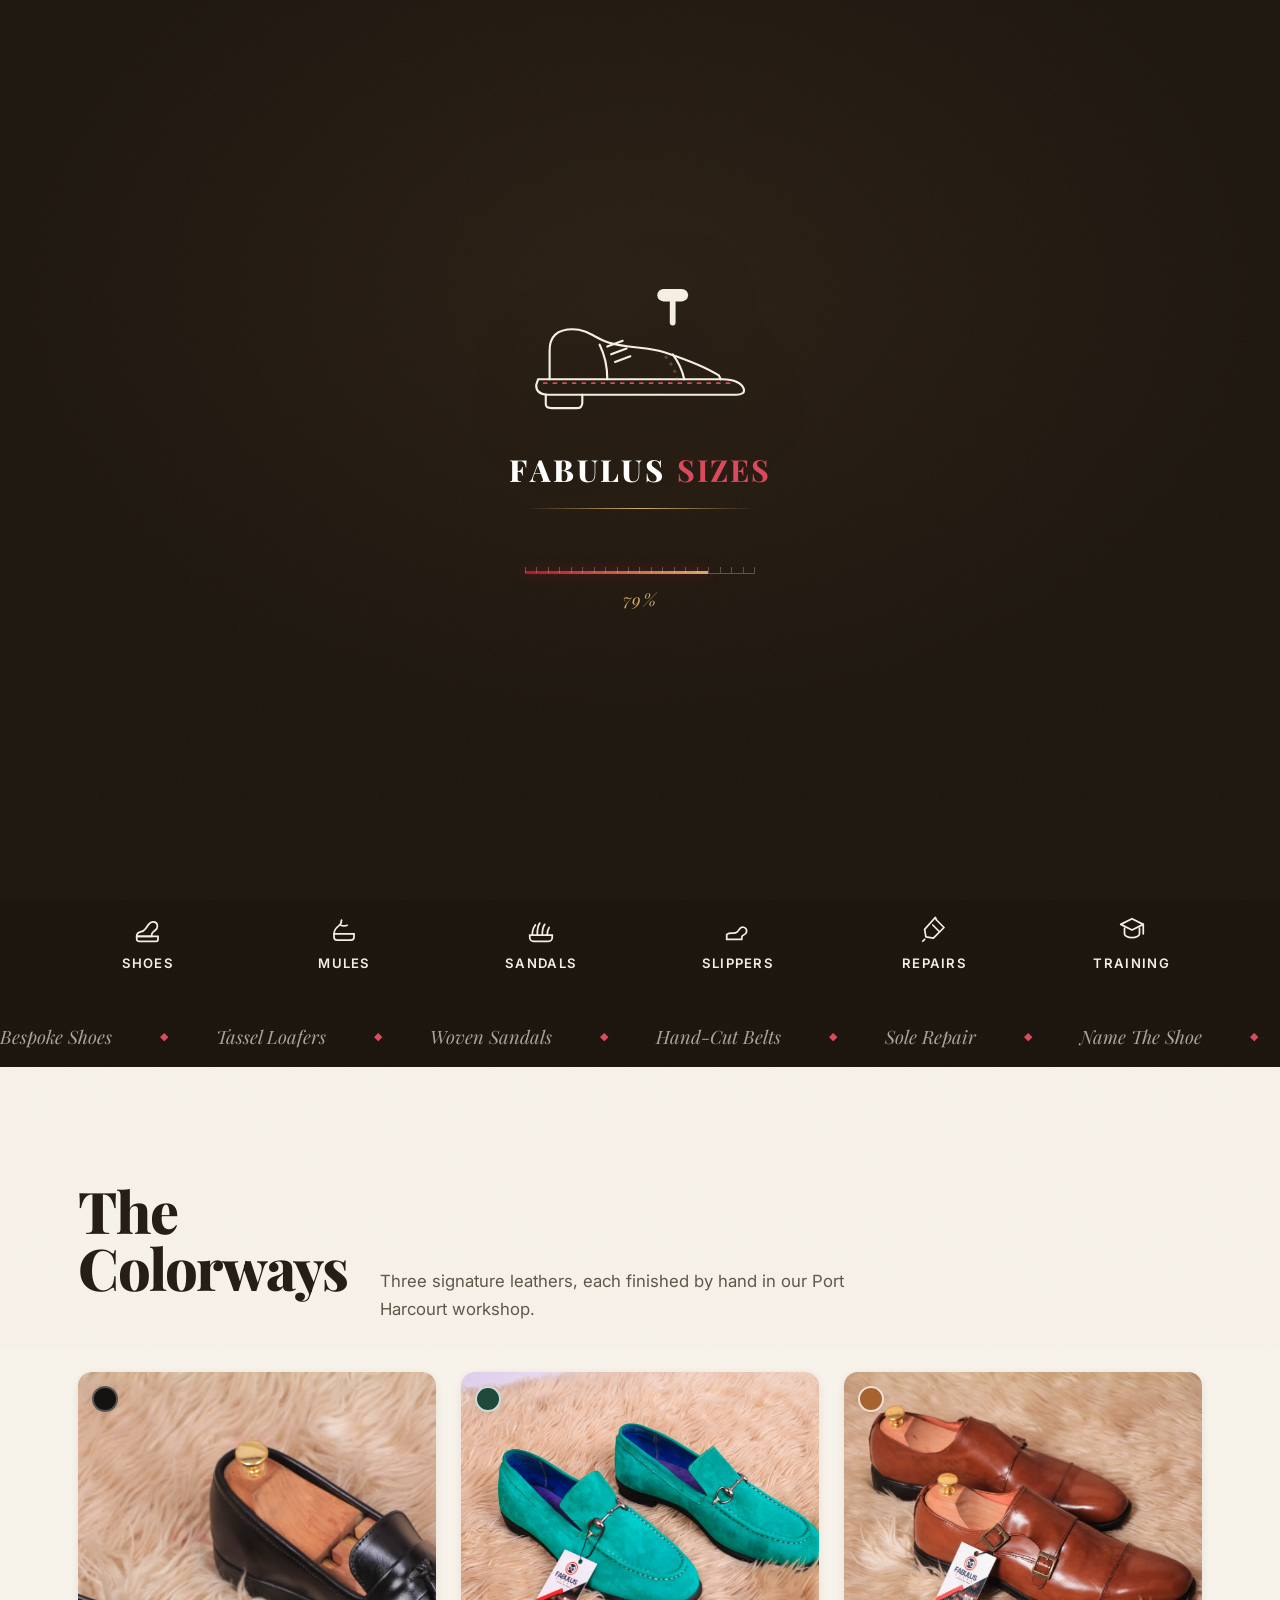
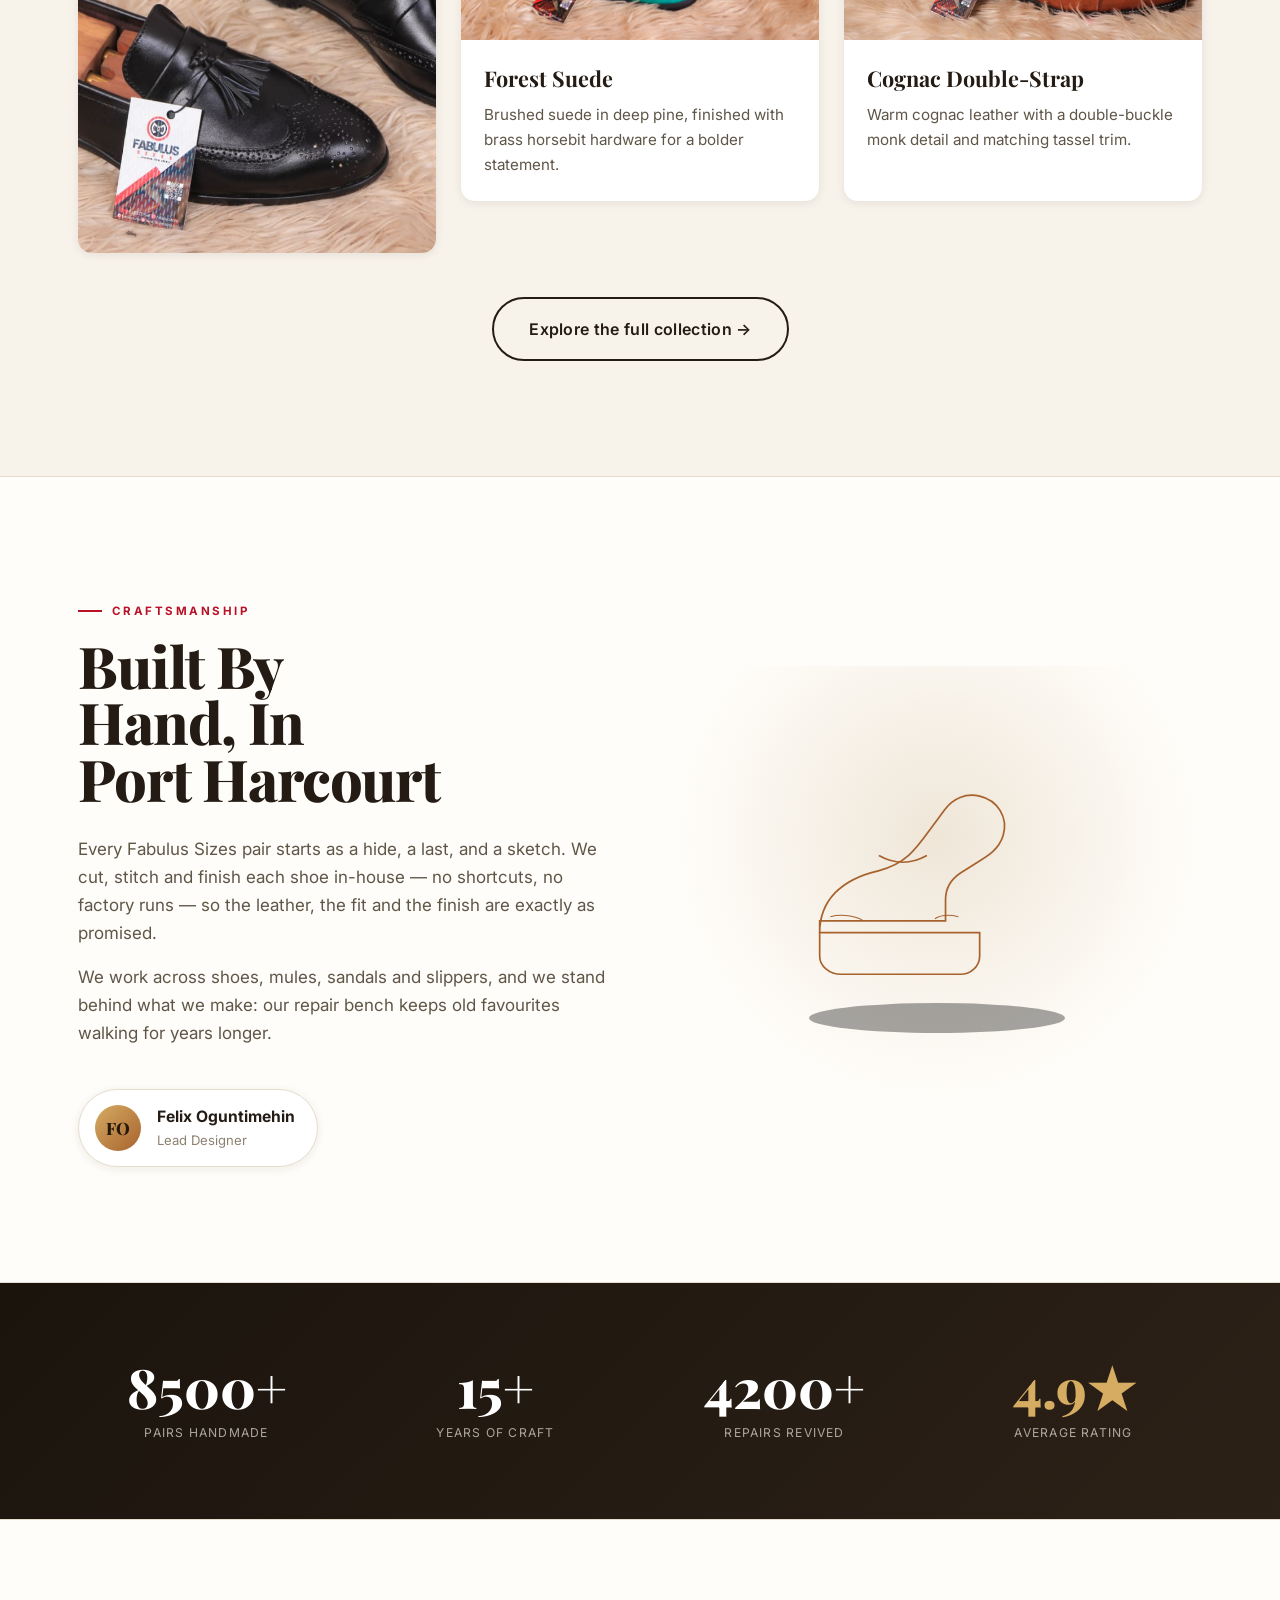
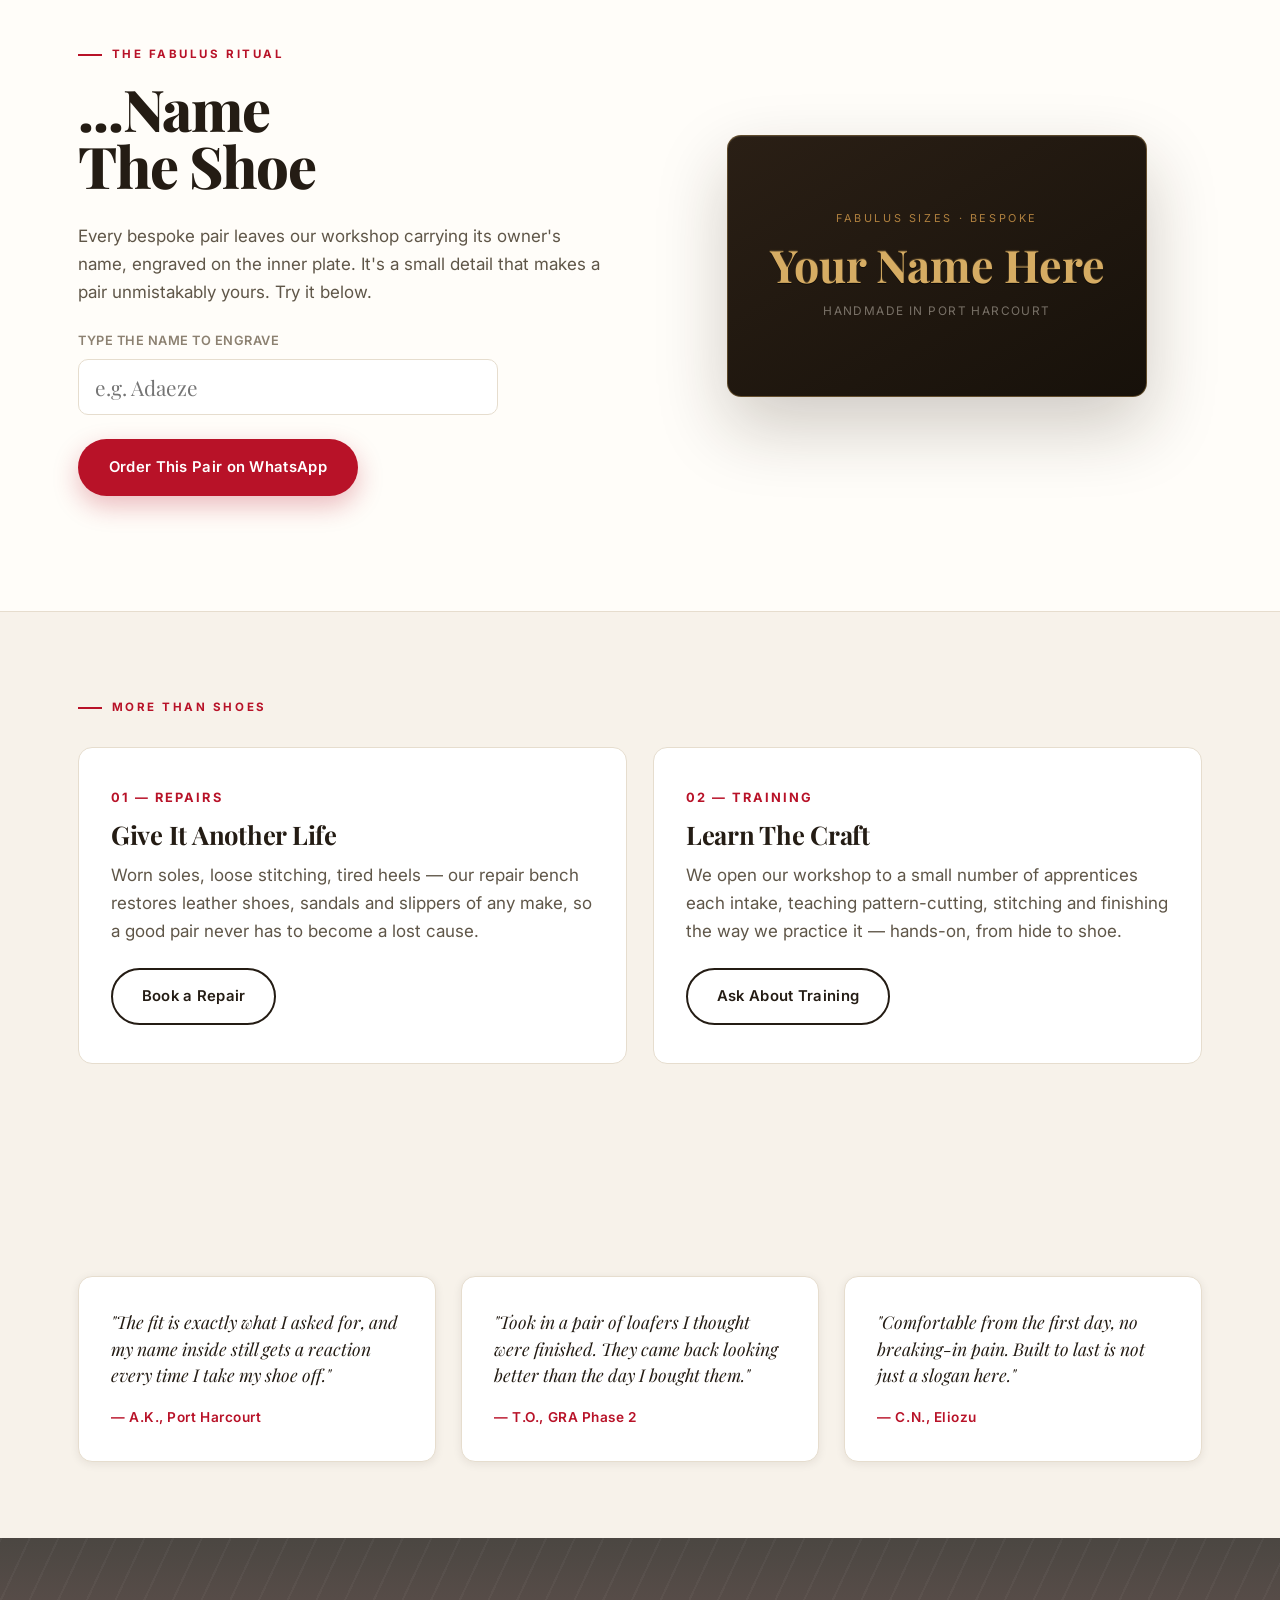
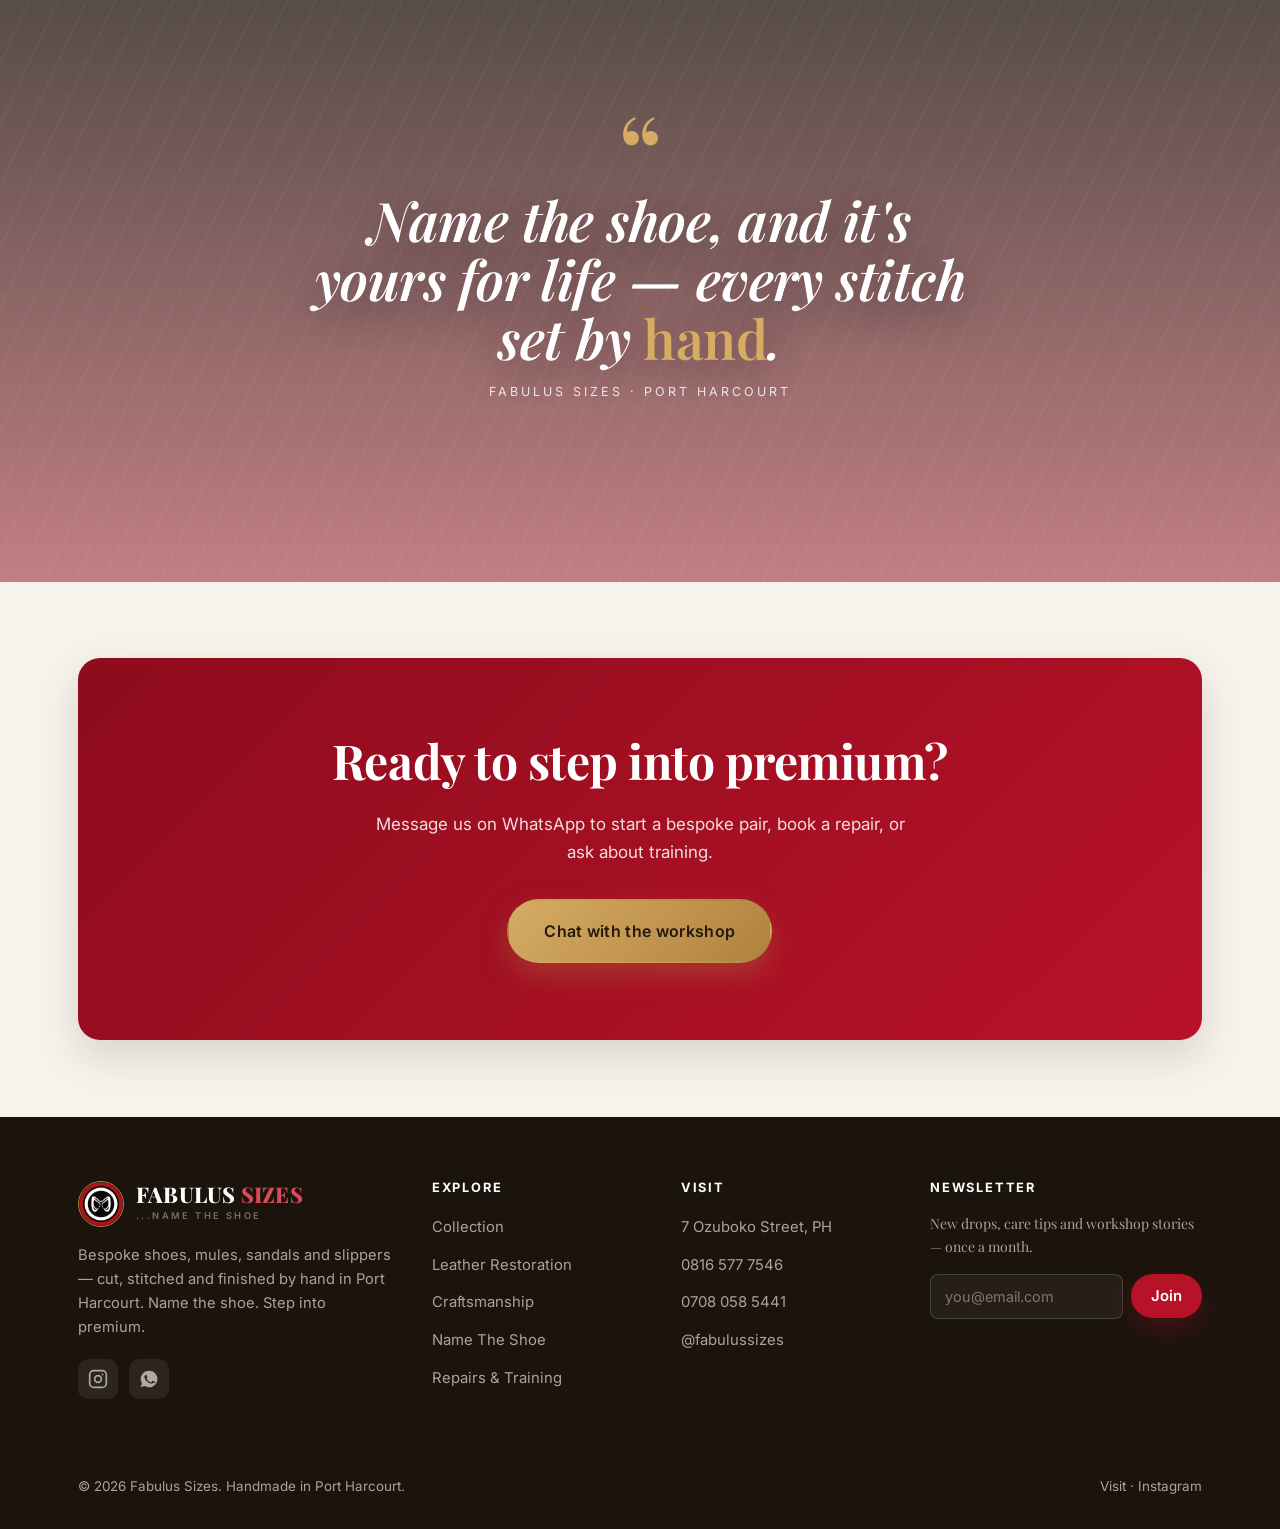
==== commit 59a9e5db: "Fixed margin and color button in hero banner, changed the clolour of the whatsapp button hover color" ====
--- a/index.html
+++ b/index.html
@@ -27,12 +27,13 @@
       <ul class="nav-links">
         <li><a href="index.html" class="active">Home</a></li>
         <li><a href="shop.html">Collection</a></li>
-        <li><a href="services.html">Repairs &amp; Training</a></li>
+        <li><a href="restoration.html">Restoration</a></li>
+        <li><a href="services.html">Repairs</a></li>
         <li><a href="about.html">Craftsmanship</a></li>
-        <li><a href="contact.html">Visit Us</a></li>
+        <li><a href="contact.html">Visit</a></li>
       </ul>
       <div class="nav-cta">
-        <a class="btn btn-primary" href="https://wa.me/2348165777546" target="_blank" rel="noopener">Order on WhatsApp</a>
+        <a class="btn btn-primary" href="https://wa.me/2348165777546?text=Hello%20Fabulus%20Sizes%20%E2%80%94%20I%27d%20like%20to%20place%20an%20order." target="_blank" rel="noopener">Order on WhatsApp</a>
         <button class="nav-toggle" aria-label="Toggle menu" aria-expanded="false"><span></span><span></span><span></span></button>
       </div>
     </div>
@@ -46,7 +47,7 @@
         <h1>STEP INTO<br /><span class="l2">PREMIUM</span></h1>
         <p class="sub">Designed for comfort. Made to stand out. Built to last — one pair, one name, at a time.</p>
         <div class="hero-actions">
-          <a class="btn btn-primary btn-lg" href="https://wa.me/2348165777546" target="_blank" rel="noopener">Order Now via WhatsApp</a>
+          <a class="btn btn-primary btn-lg" href="https://wa.me/2348165777546?text=Hello%20Fabulus%20Sizes%20%E2%80%94%20I%20saw%20your%20website%20and%20I%27d%20like%20to%20order%20a%20bespoke%20pair." target="_blank" rel="noopener">Order Now via WhatsApp</a>
           <a class="btn btn-ghost btn-lg" href="shop.html">See the Collection</a>
         </div>
       </div>
@@ -164,7 +165,7 @@
         <p>Every bespoke pair leaves our workshop carrying its owner's name, engraved on the inner plate. It's a small detail that makes a pair unmistakably yours. Try it below.</p>
         <label for="nameInput">Type the name to engrave</label>
         <input type="text" id="nameInput" placeholder="e.g. Adaeze" maxlength="24" autocomplete="off" />
-        <a class="btn btn-primary ns-cta" id="engraveCta" href="https://wa.me/2348165777546" target="_blank" rel="noopener">Order This Pair on WhatsApp</a>
+        <a class="btn btn-primary ns-cta" id="engraveCta" href="https://wa.me/2348165777546?text=Hello%20Fabulus%20Sizes%20%E2%80%94%20I%27d%20like%20to%20order%20a%20bespoke%20pair." target="_blank" rel="noopener">Order This Pair on WhatsApp</a>
       </div>
       <div class="plate-stage reveal-right">
         <div class="plate">
@@ -185,13 +186,13 @@
           <div class="num">01 — Repairs</div>
           <h3>Give It Another Life</h3>
           <p>Worn soles, loose stitching, tired heels — our repair bench restores leather shoes, sandals and slippers of any make, so a good pair never has to become a lost cause.</p>
-          <a class="btn btn-ghost" href="https://wa.me/2348165777546" target="_blank" rel="noopener">Book a Repair</a>
+          <a class="btn btn-ghost" href="https://wa.me/2348165777546?text=Hello%20Fabulus%20Sizes%20%E2%80%94%20I%27d%20like%20to%20book%20a%20repair.%20Here%20is%20what%20needs%20fixing%3A" target="_blank" rel="noopener">Book a Repair</a>
         </div>
         <div class="rt-card">
           <div class="num">02 — Training</div>
           <h3>Learn The Craft</h3>
           <p>We open our workshop to a small number of apprentices each intake, teaching pattern-cutting, stitching and finishing the way we practice it — hands-on, from hide to shoe.</p>
-          <a class="btn btn-ghost" href="https://wa.me/2347080585441" target="_blank" rel="noopener">Ask About Training</a>
+          <a class="btn btn-ghost" href="https://wa.me/2347080585441?text=Hello%20Fabulus%20Sizes%20%E2%80%94%20I%27d%20like%20to%20ask%20about%20your%20workshop%20training%20and%20apprenticeship%20intake." target="_blank" rel="noopener">Ask About Training</a>
         </div>
       </div>
     </div>
@@ -233,7 +234,7 @@
       <div class="cta-band reveal">
         <h2>Ready to step into premium?</h2>
         <p>Message us on WhatsApp to start a bespoke pair, book a repair, or ask about training.</p>
-        <a href="https://wa.me/2348165777546" target="_blank" rel="noopener" class="btn btn-brass btn-lg">Chat with the workshop</a>
+        <a href="https://wa.me/2348165777546?text=Hello%20Fabulus%20Sizes%20%E2%80%94%20I%27d%20like%20to%20talk%20to%20the%20workshop%20about%20a%20bespoke%20pair." target="_blank" rel="noopener" class="btn btn-brass btn-lg">Chat with the workshop</a>
       </div>
     </div>
   </section>
@@ -250,11 +251,11 @@
           <p>Bespoke shoes, mules, sandals and slippers — cut, stitched and finished by hand in Port Harcourt. Name the shoe. Step into premium.</p>
           <div class="socials">
             <a href="https://instagram.com/fabulussizes" target="_blank" rel="noopener" aria-label="Instagram"><svg viewBox="0 0 24 24" fill="none" stroke="currentColor" stroke-width="2"><rect x="2" y="2" width="20" height="20" rx="5"/><circle cx="12" cy="12" r="4"/><circle cx="17.5" cy="6.5" r="1" fill="currentColor" stroke="none"/></svg></a>
-            <a href="https://wa.me/2348165777546" target="_blank" rel="noopener" aria-label="WhatsApp"><svg viewBox="0 0 24 24" fill="currentColor"><path d="M12 2a10 10 0 0 0-8.5 15.2L2 22l4.9-1.5A10 10 0 1 0 12 2zm5.4 14.2c-.2.6-1.3 1.2-1.8 1.2-.5.1-1 .1-1.7-.1-.4-.1-.9-.3-1.6-.6-2.8-1.2-4.6-4-4.7-4.2s-1.1-1.5-1.1-2.8.7-2 .9-2.2c.2-.3.5-.3.7-.3h.5c.2 0 .4 0 .6.5s.8 1.9.8 2 .1.3 0 .5c-.2.4-.3.6-.5.8s-.4.5-.2.9c.2.4.9 1.5 2 2.4 1.3 1.2 2.4 1.5 2.8 1.7.4.2.6.1.8-.1s.9-1.1 1.2-1.4c.2-.4.5-.3.8-.2s1.9.9 2.2 1.1c.3.1.5.2.6.3.1.3.1.7-.1 1.1z"/></svg></a>
-          </div>
-        </div>
-        <div class="footer-col"><h4>Explore</h4><ul><li><a href="shop.html">Collection</a></li><li><a href="about.html">Craftsmanship</a></li><li><a href="index.html#name-shoe">Name The Shoe</a></li><li><a href="services.html">Repairs &amp; Training</a></li></ul></div>
-        <div class="footer-col"><h4>Visit</h4><ul><li><a href="contact.html">7 Ozuboko Street, PH</a></li><li><a href="https://wa.me/2348165777546" target="_blank" rel="noopener">0816 577 7546</a></li><li><a href="https://wa.me/2347080585441" target="_blank" rel="noopener">0708 058 5441</a></li><li><a href="https://instagram.com/fabulussizes" target="_blank" rel="noopener">@fabulussizes</a></li></ul></div>
+            <a href="https://wa.me/2348165777546?text=Hello%20Fabulus%20Sizes%20%E2%80%94%20I%20found%20you%20through%20your%20website." target="_blank" rel="noopener" aria-label="WhatsApp"><svg viewBox="0 0 24 24" fill="currentColor"><path d="M12 2a10 10 0 0 0-8.5 15.2L2 22l4.9-1.5A10 10 0 1 0 12 2zm5.4 14.2c-.2.6-1.3 1.2-1.8 1.2-.5.1-1 .1-1.7-.1-.4-.1-.9-.3-1.6-.6-2.8-1.2-4.6-4-4.7-4.2s-1.1-1.5-1.1-2.8.7-2 .9-2.2c.2-.3.5-.3.7-.3h.5c.2 0 .4 0 .6.5s.8 1.9.8 2 .1.3 0 .5c-.2.4-.3.6-.5.8s-.4.5-.2.9c.2.4.9 1.5 2 2.4 1.3 1.2 2.4 1.5 2.8 1.7.4.2.6.1.8-.1s.9-1.1 1.2-1.4c.2-.4.5-.3.8-.2s1.9.9 2.2 1.1c.3.1.5.2.6.3.1.3.1.7-.1 1.1z"/></svg></a>
+          </div>
+        </div>
+        <div class="footer-col"><h4>Explore</h4><ul><li><a href="shop.html">Collection</a></li><li><a href="restoration.html">Leather Restoration</a></li><li><a href="about.html">Craftsmanship</a></li><li><a href="index.html#name-shoe">Name The Shoe</a></li><li><a href="services.html">Repairs &amp; Training</a></li></ul></div>
+        <div class="footer-col"><h4>Visit</h4><ul><li><a href="contact.html">7 Ozuboko Street, PH</a></li><li><a href="https://wa.me/2348165777546?text=Hello%20Fabulus%20Sizes%20%E2%80%94%20I%20found%20you%20through%20your%20website." target="_blank" rel="noopener">0816 577 7546</a></li><li><a href="https://wa.me/2347080585441?text=Hello%20Fabulus%20Sizes%20%E2%80%94%20I%20found%20you%20through%20your%20website." target="_blank" rel="noopener">0708 058 5441</a></li><li><a href="https://instagram.com/fabulussizes" target="_blank" rel="noopener">@fabulussizes</a></li></ul></div>
         <div class="footer-col"><h4>Newsletter</h4><p style="font-size:14px;font-family:var(--serif);color:var(--parchment-dim);">New drops, care tips and workshop stories — once a month.</p><form id="newsletter" class="newsletter"><input type="email" placeholder="you@email.com" aria-label="Email address" /><button type="submit" class="btn btn-primary">Join</button></form></div>
       </div>
       <div class="footer-bottom">
@@ -274,7 +275,7 @@
   </div>
 
   <!-- WHATSAPP FLOAT + TO TOP -->
-  <a class="whatsapp-float" href="https://wa.me/2348165777546" target="_blank" rel="noopener" aria-label="Chat on WhatsApp">
+  <a class="whatsapp-float" href="https://wa.me/2348165777546?text=Hello%20Fabulus%20Sizes%20%E2%80%94%20I%20have%20a%20question%20about%20your%20work." target="_blank" rel="noopener" aria-label="Chat on WhatsApp">
     <svg viewBox="0 0 24 24"><path d="M12 2a10 10 0 0 0-8.6 15L2 22l5.2-1.4A10 10 0 1 0 12 2zm5.8 14.2c-.2.6-1.4 1.2-2 1.3-.5.1-1.1.1-1.8-.1-.4-.1-1-.3-1.7-.6-3-1.3-4.9-4.3-5.1-4.5-.1-.2-1.2-1.6-1.2-3s.7-2.1 1-2.4c.3-.3.6-.4.8-.4h.6c.2 0 .4 0 .6.5.2.6.8 2 .9 2.1.1.2.1.4 0 .6-.1.2-.1.3-.3.5l-.4.5c-.1.2-.3.4-.1.7.2.3.9 1.4 1.9 2.3 1.3 1.2 2.4 1.5 2.7 1.7.3.2.5.1.7-.1l.7-.9c.2-.3.4-.2.6-.1l1.9.9c.2.1.4.2.5.3.1.2.1.9-.1 1.5z"/></svg>
   </a>
   <button class="to-top" aria-label="Back to top"><svg viewBox="0 0 24 24" width="20" height="20" fill="none" stroke="currentColor" stroke-width="2.5"><path d="M12 19V5M5 12l7-7 7 7"/></svg></button>
--- a/css/style.css
+++ b/css/style.css
@@ -106,7 +106,10 @@
 .eyebrow.center { justify-content: center; }
 .eyebrow.on-dark { color: var(--brass-bright); }
 
-.section { padding: clamp(64px, 9vw, 120px) 0; position: relative; }
+/* overflow-x:clip stops a reveal animation's off-screen start position
+   (e.g. .reveal-right translateX) from widening the page. Unlike hidden it
+   creates no scroll container, so nothing inside is affected. */
+.section { padding: clamp(64px, 9vw, 120px) 0; position: relative; overflow-x: clip; }
 .section.tight, .section-tight { padding: clamp(48px, 6vw, 80px) 0; }
 .panel-bg, .section.panel-bg { background: var(--panel); border-top: 1px solid var(--line); border-bottom: 1px solid var(--line); }
 
@@ -136,6 +139,16 @@
 .btn-ghost:hover { background: var(--text); color: var(--cream); }
 .btn-ghost.on-dark { color: #fff; border-color: rgba(255,255,255,.5); }
 .btn-ghost.on-dark:hover { background: #fff; color: var(--ink); }
+/* Any ghost button on a dark surface reads light automatically, so a missing
+   .on-dark class can never render dark-on-dark again. */
+.hero .btn-ghost, .page-hero .btn-ghost, .parallax-band .btn-ghost,
+.cta-band .btn-ghost, .band .btn-ghost, .site-footer .btn-ghost {
+  color: #fff; border-color: rgba(255,255,255,.55);
+}
+.hero .btn-ghost:hover, .page-hero .btn-ghost:hover, .parallax-band .btn-ghost:hover,
+.cta-band .btn-ghost:hover, .band .btn-ghost:hover, .site-footer .btn-ghost:hover {
+  background: #fff; color: var(--ink); border-color: #fff;
+}
 .btn-brass { background: linear-gradient(135deg, var(--brass-bright), var(--brass)); color: #241a0c; box-shadow: 0 12px 28px rgba(176,129,63,.35); }
 .btn-brass:hover { background: linear-gradient(135deg, var(--brass), var(--cognac)); color: #fff; }
 .btn-lg { padding: 1.05rem 2.2rem; font-size: 1rem; }
@@ -158,8 +171,8 @@
 .brand .word span { color: var(--crimson); }
 .brand .tag { font-family: var(--utility); font-size: .58rem; font-weight: 600; letter-spacing: .26em; text-transform: uppercase; color: var(--text-muted); margin-top: 3px; }
 
-.nav-links { display: flex; align-items: center; gap: 1.9rem; list-style: none; margin: 0; padding: 0; }
-.nav-links a { position: relative; font-family: var(--utility); font-size: .9rem; font-weight: 600; color: var(--text-soft); padding: .3rem 0; transition: color .25s var(--ease); }
+.nav-links { display: flex; align-items: center; gap: 1.45rem; list-style: none; margin: 0; padding: 0; }
+.nav-links a { position: relative; font-family: var(--utility); font-size: .875rem; font-weight: 600; color: var(--text-soft); padding: .3rem 0; transition: color .25s var(--ease); }
 .nav-links a::after { content: ""; position: absolute; left: 0; bottom: -2px; width: 100%; height: 2px; background: var(--crimson); transform: scaleX(0); transform-origin: left; transition: transform .3s var(--ease); }
 .nav-links a:hover { color: var(--crimson); }
 .nav-links a:hover::after, .nav-links a.active::after { transform: scaleX(1); }
@@ -171,6 +184,8 @@
 .nav-toggle.open span:nth-child(1) { transform: translateY(7px) rotate(45deg); }
 .nav-toggle.open span:nth-child(2) { opacity: 0; }
 .nav-toggle.open span:nth-child(3) { transform: translateY(-7px) rotate(-45deg); }
+/* WhatsApp CTA injected into the mobile drawer — hidden on the desktop nav */
+.mobile-cta-item { display: none; }
 
 /* ============================================================
    HERO (home) — dark, photographic
@@ -185,7 +200,7 @@
 }
 .hero::before { content: ""; position: absolute; inset: 0; background-image: repeating-linear-gradient(115deg, rgba(255,255,255,.03) 0 2px, transparent 2px 26px); opacity: .6; }
 .hero::after { content: ""; position: absolute; inset: 0; pointer-events: none; background: radial-gradient(600px 600px at var(--mx) var(--my), rgba(184,18,40,.28), transparent 60%); transition: background .25s var(--ease); }
-.hero-inner { position: relative; z-index: 1; display: grid; grid-template-columns: 1.05fr .95fr; gap: 3rem; align-items: center; min-height: min(88vh, 760px); padding: 90px 0 76px; }
+.hero-inner { position: relative; z-index: 1; display: grid; grid-template-columns: 1.05fr .95fr; gap: 3rem; align-items: center; min-height: min(88vh, 760px); padding-top: 90px; padding-bottom: 76px; }
 .hero-copy .eyebrow { color: var(--brass-bright); }
 .hero-copy .eyebrow::before { background: var(--brass); }
 .hero-copy h1 { font-family: var(--display); font-weight: 800; font-size: clamp(2.8rem, 7vw, 5.6rem); line-height: .98; color: #fff; margin-bottom: 1.1rem; letter-spacing: -.02em; }
@@ -365,7 +380,18 @@
 .product-body { padding: 1.1rem 1.2rem 1.3rem; flex: 1; display: flex; flex-direction: column; }
 .product-body h3 { font-family: var(--display); font-size: 1.15rem; font-weight: 700; margin: 0 0 .2rem; }
 .product-body .cat { font-family: var(--utility); font-size: .74rem; letter-spacing: .1em; text-transform: uppercase; color: var(--text-muted); margin: 0 0 .7rem; }
-.product-foot { margin-top: auto; }
+.product-foot { margin-top: auto; display: flex; align-items: center; justify-content: space-between; gap: .6rem; flex-wrap: wrap; }
+/* per-product WhatsApp order button */
+.btn-order {
+  display: inline-flex; align-items: center; gap: .38rem;
+  font-family: var(--utility); font-size: .76rem; font-weight: 600; letter-spacing: .01em;
+  padding: .45rem .8rem; border-radius: 999px; white-space: nowrap;
+  border: 1.5px solid var(--line); background: var(--paper); color: var(--text-soft);
+  transition: background .25s var(--ease), color .25s var(--ease), border-color .25s var(--ease), transform .25s var(--ease);
+}
+.btn-order svg { width: 14px; height: 14px; fill: currentColor; flex: none; }
+.btn-order:hover { background: var(--crimson); border-color: var(--crimson); color: #fff; transform: translateY(-2px); }
+.btn-order:focus-visible { outline: 2px solid var(--crimson); outline-offset: 2px; }
 .price { font-family: var(--display); font-weight: 700; font-size: 1.2rem; color: var(--text); }
 .price small { font-family: var(--utility); font-size: .72rem; color: var(--text-muted); font-weight: 500; }
 
@@ -453,8 +479,15 @@
 .form-success { display: none; background: rgba(42,86,70,.12); border: 1px solid rgba(42,86,70,.4); color: var(--pine); border-radius: 10px; padding: 1rem 1.2rem; margin-bottom: 1.4rem; font-size: .95rem; }
 .form-success.show { display: block; }
 
-.map-embed { margin-top: 3rem; border-radius: var(--radius-lg); overflow: hidden; height: 360px; box-shadow: var(--shadow-sm); border: 1px solid var(--line); }
-.map-embed iframe { width: 100%; height: 100%; border: 0; display: block; filter: sepia(.12) saturate(.9); }
+.map-block { margin-top: 3rem; border-radius: var(--radius-lg); overflow: hidden; border: 1px solid var(--line); box-shadow: var(--shadow-sm); background: var(--paper); }
+.map-embed { height: clamp(260px, 40vw, 420px); overflow: hidden; }
+.map-embed iframe { width: 100%; height: 100%; border: 0; display: block; filter: saturate(.94) contrast(1.02); }
+.map-bar { display: flex; align-items: center; justify-content: space-between; gap: 1rem; flex-wrap: wrap; padding: 1.1rem 1.4rem; border-top: 1px solid var(--line); }
+.map-where { display: flex; align-items: center; gap: .9rem; min-width: 0; }
+.map-pin { flex: none; width: 44px; height: 44px; border-radius: 12px; background: var(--cream-2); color: var(--crimson); display: grid; place-items: center; }
+.map-pin svg { width: 22px; height: 22px; }
+.map-where b { display: block; font-family: var(--utility); font-size: 1rem; color: var(--text); }
+.map-where span { font-size: .9rem; color: var(--text-soft); }
 
 /* ============================================================
    FOOTER (dark)
@@ -463,6 +496,9 @@
 .footer-grid { display: grid; grid-template-columns: 1.5fr 1fr 1fr 1.3fr; gap: 2.5rem; padding-bottom: 3rem; border-bottom: 1px solid var(--hair); }
 .footer-brand .brand { margin-bottom: 1rem; }
 .footer-brand .brand .word { color: #fff; }
+/* On the dark footer the deep crimson only reaches 2.7:1 — the brighter
+   brand red lifts the wordmark to 4.5:1 while staying on-palette. */
+.site-footer .brand .word span { color: var(--crimson-soft); }
 .footer-brand .brand .tag { color: var(--parchment-mut); }
 .footer-brand p { font-size: .92rem; max-width: 22rem; color: var(--parchment-dim); }
 .footer-col h4 { color: #fff; font-family: var(--utility); font-size: .8rem; letter-spacing: .14em; text-transform: uppercase; margin-bottom: 1.1rem; }
@@ -485,11 +521,27 @@
 /* ============================================================
    FLOATS — WhatsApp · back-to-top · scroll progress · grain
    ============================================================ */
-.whatsapp-float { position: fixed; left: 22px; bottom: 22px; z-index: 90; width: 54px; height: 54px; border-radius: 50%; background: #25d366; color: #fff; display: grid; place-items: center; box-shadow: var(--shadow-md); transition: transform .3s var(--ease); }
-.whatsapp-float:hover { transform: translateY(-4px) scale(1.05); }
+/* The float is the stand-in for the header "Order on WhatsApp" button, so it
+   is hidden while that button is on screen and only appears once the nav
+   collapses to the burger menu (<=1100px). Ink + brass keeps it on-palette
+   and distinct from the crimson back-to-top button in the opposite corner. */
+.whatsapp-float {
+  position: fixed; left: 22px; bottom: 22px; z-index: 90;
+  width: 54px; height: 54px; border-radius: 50%;
+  background: var(--ink); color: var(--brass-bright);
+  border: 1px solid rgba(214, 172, 99, .45);
+  display: none; place-items: center; box-shadow: var(--shadow-md);
+  transition: transform .3s var(--ease), background .3s var(--ease),
+              color .3s var(--ease), border-color .3s var(--ease);
+}
+.whatsapp-float:hover {
+  transform: translateY(-4px) scale(1.05);
+  background: var(--crimson); color: #fff; border-color: var(--crimson);
+}
 .whatsapp-float svg { width: 28px; height: 28px; fill: currentColor; }
-.whatsapp-float::before { content: ""; position: absolute; inset: 0; border-radius: 50%; background: #25d366; z-index: -1; animation: ring 2s ease-out infinite; }
-@keyframes ring { 0% { transform: scale(1); opacity: .6; } 100% { transform: scale(2.2); opacity: 0; } }
+.whatsapp-float::before { content: ""; position: absolute; inset: -1px; border-radius: 50%; background: var(--brass); z-index: -1; animation: ring 2.4s ease-out infinite; }
+.whatsapp-float:hover::before { background: var(--crimson); }
+@keyframes ring { 0% { transform: scale(1); opacity: .45; } 100% { transform: scale(2.1); opacity: 0; } }
 
 .to-top { position: fixed; right: 22px; bottom: 22px; width: 48px; height: 48px; border-radius: 50%; background: var(--crimson); color: #fff; border: 0; cursor: pointer; display: grid; place-items: center; box-shadow: var(--shadow-md); opacity: 0; visibility: hidden; transform: translateY(12px); transition: all .3s var(--ease); z-index: 90; }
 .to-top.show { opacity: 1; visibility: visible; transform: none; }
@@ -518,29 +570,50 @@
 .lb-prev { left: 2vw; } .lb-next { right: 2vw; }
 
 /* ============================================================
-   COBBLER PRELOADER (dark, first visit)
-   ============================================================ */
-.preloader { position: fixed; inset: 0; z-index: 1000; background: var(--ink); display: grid; place-items: center; transition: opacity .6s var(--ease), visibility .6s; }
+   COBBLER PRELOADER — a brogue built before your eyes
+   (first arrival + reloads; skipped between pages)
+   ============================================================ */
+.preloader {
+  position: fixed; inset: 0; z-index: 1000;
+  background: radial-gradient(900px 620px at 50% 32%, #2a1e12, var(--ink) 72%);
+  display: grid; place-items: center;
+  transition: opacity .7s var(--ease), visibility .7s;
+}
+.preloader::before { content: ""; position: absolute; inset: 0; opacity: .05; pointer-events: none; background-image: url("data:image/svg+xml,%3Csvg xmlns='http://www.w3.org/2000/svg' width='140' height='140'%3E%3Cfilter id='pn'%3E%3CfeTurbulence type='fractalNoise' baseFrequency='0.85' numOctaves='3' stitchTiles='stitch'/%3E%3C/filter%3E%3Crect width='100%25' height='100%25' filter='url(%23pn)'/%3E%3C/svg%3E"); }
 .preloader.done { opacity: 0; visibility: hidden; }
-.pl-inner { text-align: center; }
-.pl-shoe { width: 210px; height: auto; display: block; margin: 0 auto 1.6rem; overflow: visible; filter: drop-shadow(0 12px 30px rgba(184,18,40,.35)); }
-.pl-shoe path { fill: none; stroke: var(--parchment); stroke-width: 2.4; stroke-linecap: round; stroke-linejoin: round; }
-.pl-shoe .stitch { stroke: var(--crimson-soft); stroke-width: 2.2; stroke-dasharray: 3 7; opacity: 0; transition: opacity .4s ease; animation: sew 1s linear infinite; }
+.pl-inner { position: relative; text-align: center; padding: 0 24px; }
+.pl-shoe { width: 250px; height: auto; display: block; margin: 0 auto 1.5rem; overflow: visible; filter: drop-shadow(0 16px 34px rgba(0,0,0,.55)); transition: transform .7s var(--ease), filter .7s ease; }
+.pl-shoe path { fill: none; stroke: var(--parchment); stroke-width: 2.2; stroke-linecap: round; stroke-linejoin: round; transition: stroke .6s ease; }
+.pl-shoe .pl-fillpath { stroke: none; fill: var(--cognac); opacity: 0; transition: opacity .9s ease; }
+.pl-shoe .pl-dots { stroke: var(--brass-bright); stroke-width: 3.2; stroke-dasharray: .5 8; opacity: 0; }
+.pl-shoe .stitch { stroke: var(--crimson-soft); stroke-width: 2; stroke-dasharray: 3 7; opacity: 0; transition: opacity .4s ease; animation: sew 1s linear infinite; }
 .pl-shoe.sew .stitch { opacity: 1; }
 @keyframes sew { to { stroke-dashoffset: -20; } }
-.pl-shoe.done path { stroke: var(--brass-bright); transition: stroke .5s ease; }
+.pl-hammer rect { fill: var(--parchment); transition: fill .6s ease; }
+.pl-hammer { transform-box: fill-box; transform-origin: 50% 94%; animation: tap 1s ease-in-out infinite; transition: opacity .45s ease; }
+@keyframes tap { 0%, 100% { transform: rotate(-16deg) translateY(0); } 42% { transform: rotate(7deg) translateY(3px); } 52% { transform: rotate(5deg) translateY(2px); } }
+.pl-shoe.quiet .pl-hammer { opacity: 0; }
+.pl-shine { fill: url(#plsheen); transform: translateX(0) skewX(-18deg); }
+.pl-shoe.done { transform: translateY(-8px); filter: drop-shadow(0 20px 44px rgba(214,172,99,.35)); }
+.pl-shoe.done path { stroke: var(--brass-bright); }
 .pl-shoe.done .stitch { stroke: var(--parchment); }
-.pl-hammer { transform-origin: 70% 80%; animation: tap 1.1s ease-in-out infinite; }
-@keyframes tap { 0%, 100% { transform: rotate(-18deg); } 45% { transform: rotate(6deg); } 55% { transform: rotate(4deg); } }
-.pl-word { font-family: var(--display); font-size: 1.9rem; font-weight: 800; color: #fff; letter-spacing: .04em; display: flex; justify-content: center; gap: .02em; }
-.pl-word .sp { width: .35em; display: inline-block; }
-.pl-word span { opacity: 0; transform: translateY(20px); animation: plChar .5s var(--ease) forwards; }
+.pl-shoe.done .pl-fillpath { opacity: .2; }
+.pl-shoe.done .pl-shine { animation: plsweep 1.1s var(--ease) .2s forwards; }
+@keyframes plsweep { to { transform: translateX(370px) skewX(-18deg); } }
+.pl-word { font-family: var(--display); font-size: 1.9rem; font-weight: 800; color: #fff; letter-spacing: .06em; display: flex; justify-content: center; gap: .02em; }
+.pl-word .sp { width: .38em; display: inline-block; }
+.pl-word span { opacity: 0; transform: translateY(22px) rotate(3deg); animation: plChar .55s var(--ease) forwards; }
 .pl-word b { color: var(--crimson-soft); display: inline-flex; }
 @keyframes plChar { to { opacity: 1; transform: none; } }
-.pl-status { color: var(--parchment-dim); font-family: var(--utility); font-size: .8rem; letter-spacing: .26em; text-transform: uppercase; margin-top: .4rem; min-height: 1.3em; transition: opacity .3s ease; }
-.pl-bar { width: 220px; height: 3px; background: rgba(255,255,255,.12); border-radius: 3px; margin: 1.4rem auto 0; overflow: hidden; }
-.pl-bar i { display: block; height: 100%; width: 0%; background: linear-gradient(90deg, var(--crimson), var(--brass-bright)); border-radius: 3px; }
-.pl-pct { margin-top: .8rem; font-family: var(--utility); font-size: .8rem; letter-spacing: .3em; color: var(--parchment-dim); }
+.pl-rule { width: 0; height: 1px; margin: .8rem auto 0; background: linear-gradient(90deg, transparent, var(--brass-bright), transparent); animation: plrule 1.3s var(--ease) .5s forwards; }
+@keyframes plrule { to { width: min(62vw, 230px); } }
+.pl-status { color: var(--parchment-dim); font-family: var(--utility); font-size: .78rem; letter-spacing: .26em; text-transform: uppercase; margin-top: .9rem; min-height: 1.4em; transition: opacity .3s ease; }
+/* ruler-style progress bar — a nod to the cobbler's measuring stick */
+.pl-bar { position: relative; width: min(62vw, 230px); height: 14px; margin: 1rem auto 0; }
+.pl-bar::before { content: ""; position: absolute; left: 0; right: 0; bottom: 0; height: 1px; background: rgba(245,239,227,.28); }
+.pl-bar::after { content: ""; position: absolute; left: 0; right: 0; bottom: 1px; height: 6px; background-image: repeating-linear-gradient(90deg, rgba(245,239,227,.26) 0 1px, transparent 1px 11.45px); }
+.pl-bar i { position: absolute; left: 0; bottom: 0; height: 3px; width: 0%; background: linear-gradient(90deg, var(--crimson), var(--brass-bright)); box-shadow: 0 0 12px rgba(184,18,40,.55); }
+.pl-pct { margin-top: .7rem; font-family: var(--display); font-style: italic; font-size: 1.05rem; color: var(--brass-bright); letter-spacing: .08em; }
 .pl-curtain { position: fixed; inset: 0; z-index: 999; pointer-events: none; display: grid; grid-template-columns: repeat(5, 1fr); }
 .pl-curtain span { background: var(--ink-2); transform: scaleY(1); transform-origin: top; transition: transform .7s var(--ease); }
 .pl-curtain.lift span { transform: scaleY(0); }
@@ -581,10 +654,38 @@
 /* ============================================================
    RESPONSIVE
    ============================================================ */
-@media (max-width: 1100px) { :root { --maxw: 980px; } }
+@media (max-width: 1100px) {
+  :root { --maxw: 980px; }
+  .nav { gap: 1rem; }
+  .nav-links { gap: 1.3rem; }
+}
+
+/* ---------- Nav collapses to a drawer once the 6 links would crowd the CTA ---------- */
+@media (max-width: 1100px) {
+  /* burger is showing, so the header CTA is no longer the primary route */
+  .whatsapp-float { display: grid; }
+  .nav-links {
+    position: fixed; top: 76px; left: 0; right: 0; z-index: 99;
+    background: var(--cream); flex-direction: column; align-items: stretch; gap: 0;
+    padding: 1rem 28px 2rem; border-bottom: 1px solid var(--line); box-shadow: var(--shadow-md);
+    transform: translateY(-140%); transition: transform .4s var(--ease); height: auto;
+    max-height: calc(100vh - 76px); overflow-y: auto;
+  }
+  .nav-links.open { transform: translateY(0); }
+  .nav-links li { border-bottom: 1px solid var(--line); }
+  .nav-links a { display: block; padding: 1rem 0; font-size: 1.05rem; }
+  .nav-links a::after { display: none; }
+  .nav-toggle { display: flex; }
+  .mobile-cta-item { display: block; border-bottom: 0; }
+  .nav-links .mobile-cta {
+    display: block; background: var(--crimson); color: #fff; text-align: center;
+    border-radius: 10px; margin-top: 14px; padding: 1rem !important; font-weight: 600;
+  }
+  .nav-links .mobile-cta:hover { background: var(--crimson-2); color: #fff; }
+}
 
 @media (max-width: 980px) {
-  .hero-inner { grid-template-columns: 1fr; gap: 2.4rem; min-height: auto; padding: 56px 0 64px; }
+  .hero-inner { grid-template-columns: 1fr; gap: 2.4rem; min-height: auto; padding-top: 56px; padding-bottom: 64px; }
   .hero-photo .frame { max-width: 440px; margin: 0 auto; }
   .services-grid { grid-template-columns: repeat(3, 1fr); }
   .service-tile:nth-child(3) { border-right: 0; }
@@ -605,18 +706,7 @@
 
 @media (max-width: 720px) {
   .nav { height: 68px; }
-  .nav-links {
-    position: fixed; top: 68px; left: 0; right: 0;
-    background: var(--cream); flex-direction: column; align-items: stretch; gap: 0;
-    padding: 1rem 28px 2rem; border-bottom: 1px solid var(--line); box-shadow: var(--shadow-md);
-    transform: translateY(-140%); transition: transform .4s var(--ease); height: auto;
-  }
-  .nav-links.open { transform: translateY(0); }
-  .nav-links li { border-bottom: 1px solid var(--line); }
-  .nav-links a { display: block; padding: 1rem 0; font-size: 1.05rem; }
-  .nav-links a::after { display: none; }
-  .nav-toggle { display: flex; }
-  .nav-cta .btn:not(.nav-toggle) { display: none; }
+  .nav-links { top: 68px; max-height: calc(100vh - 68px); }
   .services-grid { grid-template-columns: repeat(2, 1fr); }
   .service-tile { border-right: 1px solid var(--hair-soft) !important; border-bottom: 1px solid var(--hair-soft); }
   .service-tile:nth-child(2n) { border-right: 0 !important; }
@@ -631,29 +721,64 @@
   .parallax-band, .hero, .page-hero { background-attachment: scroll; }
 }
 
+@media (max-width: 640px) {
+  /* header CTA folds into the drawer's WhatsApp button */
+  .nav-cta .btn:not(.nav-toggle) { display: none; }
+  .brand .tag { display: none; }
+}
+
 @media (max-width: 560px) {
   .colorway-grid, .test-grid, .svc-grid, .team, .steps, .band-grid { grid-template-columns: 1fr; }
   .field.two { grid-template-columns: 1fr; }
   .footer-grid { grid-template-columns: 1fr; }
   .footer-bottom { justify-content: center; text-align: center; }
+  .map-block { margin-top: 2rem; }
+  .map-bar { padding: 1rem; }
+  .map-bar .btn { width: 100%; }
+  .plate { padding: 1.4rem; }
+  .section-head { margin-bottom: 2rem; }
+  .collection-head { gap: 1rem; margin-bottom: 2rem; }
+  /* long button labels wrap instead of pushing past the viewport */
+  .btn { white-space: normal; max-width: 100%; }
+  .btn-lg { padding: .95rem 1.5rem; font-size: .95rem; }
+  .cta-band { padding: 2.6rem 1.25rem; }
+  .parallax-band { padding: clamp(64px, 16vw, 110px) 0; }
 }
 
 @media (max-width: 480px) {
   .grid { grid-template-columns: repeat(2, minmax(0, 1fr)); gap: .8rem; }
   .product-body { padding: .8rem .85rem 1rem; }
+  .product-foot { flex-direction: column; align-items: stretch; gap: .5rem; }
+  .btn-order { justify-content: center; }
   .product-body h3 { font-size: 1rem; }
   .filter-btn { padding: .5rem 1rem; font-size: .8rem; }
-  .pl-shoe { width: 168px; }
-  .pl-bar { width: min(70vw, 200px); }
+  .pl-shoe { width: 195px; }
   .whatsapp-float { left: 14px; bottom: 14px; width: 48px; height: 48px; }
   .to-top { right: 14px; bottom: 14px; width: 44px; height: 44px; }
 }
 
-@media (max-width: 380px) { .grid { grid-template-columns: 1fr; } }
+@media (max-width: 380px) {
+  .grid { grid-template-columns: 1fr; }
+  .brand .word { font-size: 1.15rem; }
+  .brand img { width: 38px; height: 38px; }
+  .pl-word { font-size: 1.4rem; }
+  .hero-actions { flex-direction: column; }
+  .hero-actions .btn { width: 100%; }
+}
+
+/* Short landscape phones — trim vertical padding so content isn't pushed away */
+@media (max-height: 540px) and (orientation: landscape) {
+  .hero-inner { padding-top: 40px; padding-bottom: 48px; }
+  .page-hero { padding: 48px 0 40px; }
+  .pl-shoe { width: 150px; margin-bottom: .6rem; }
+  .pl-word { font-size: 1.4rem; }
+}
 
 @media (pointer: coarse) {
   .nav-links a { padding: 1rem 0; }
   .btn { min-height: 44px; }
+  /* keep the per-product order button a comfortable touch target */
+  .btn-order { min-height: 40px; padding: .55rem .9rem; font-size: .8rem; }
 }
 
 @media (prefers-reduced-motion: reduce) {
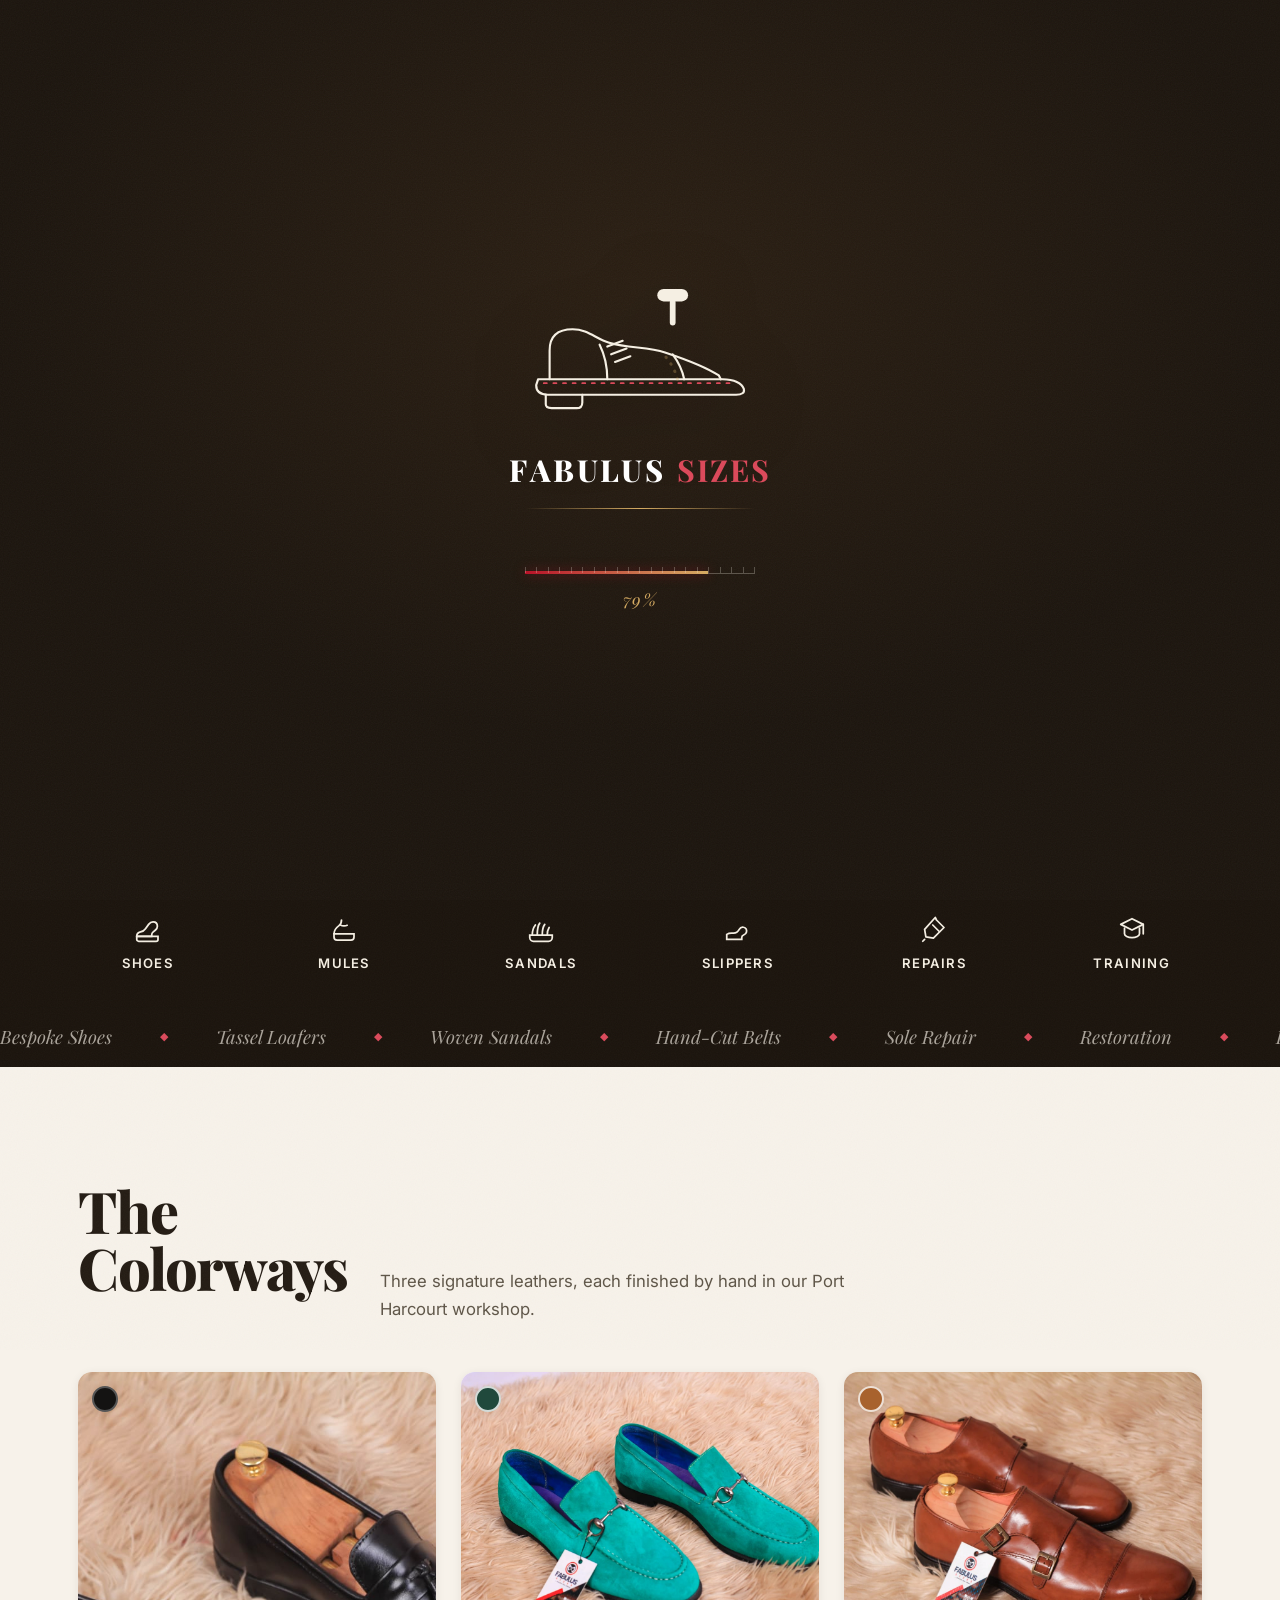
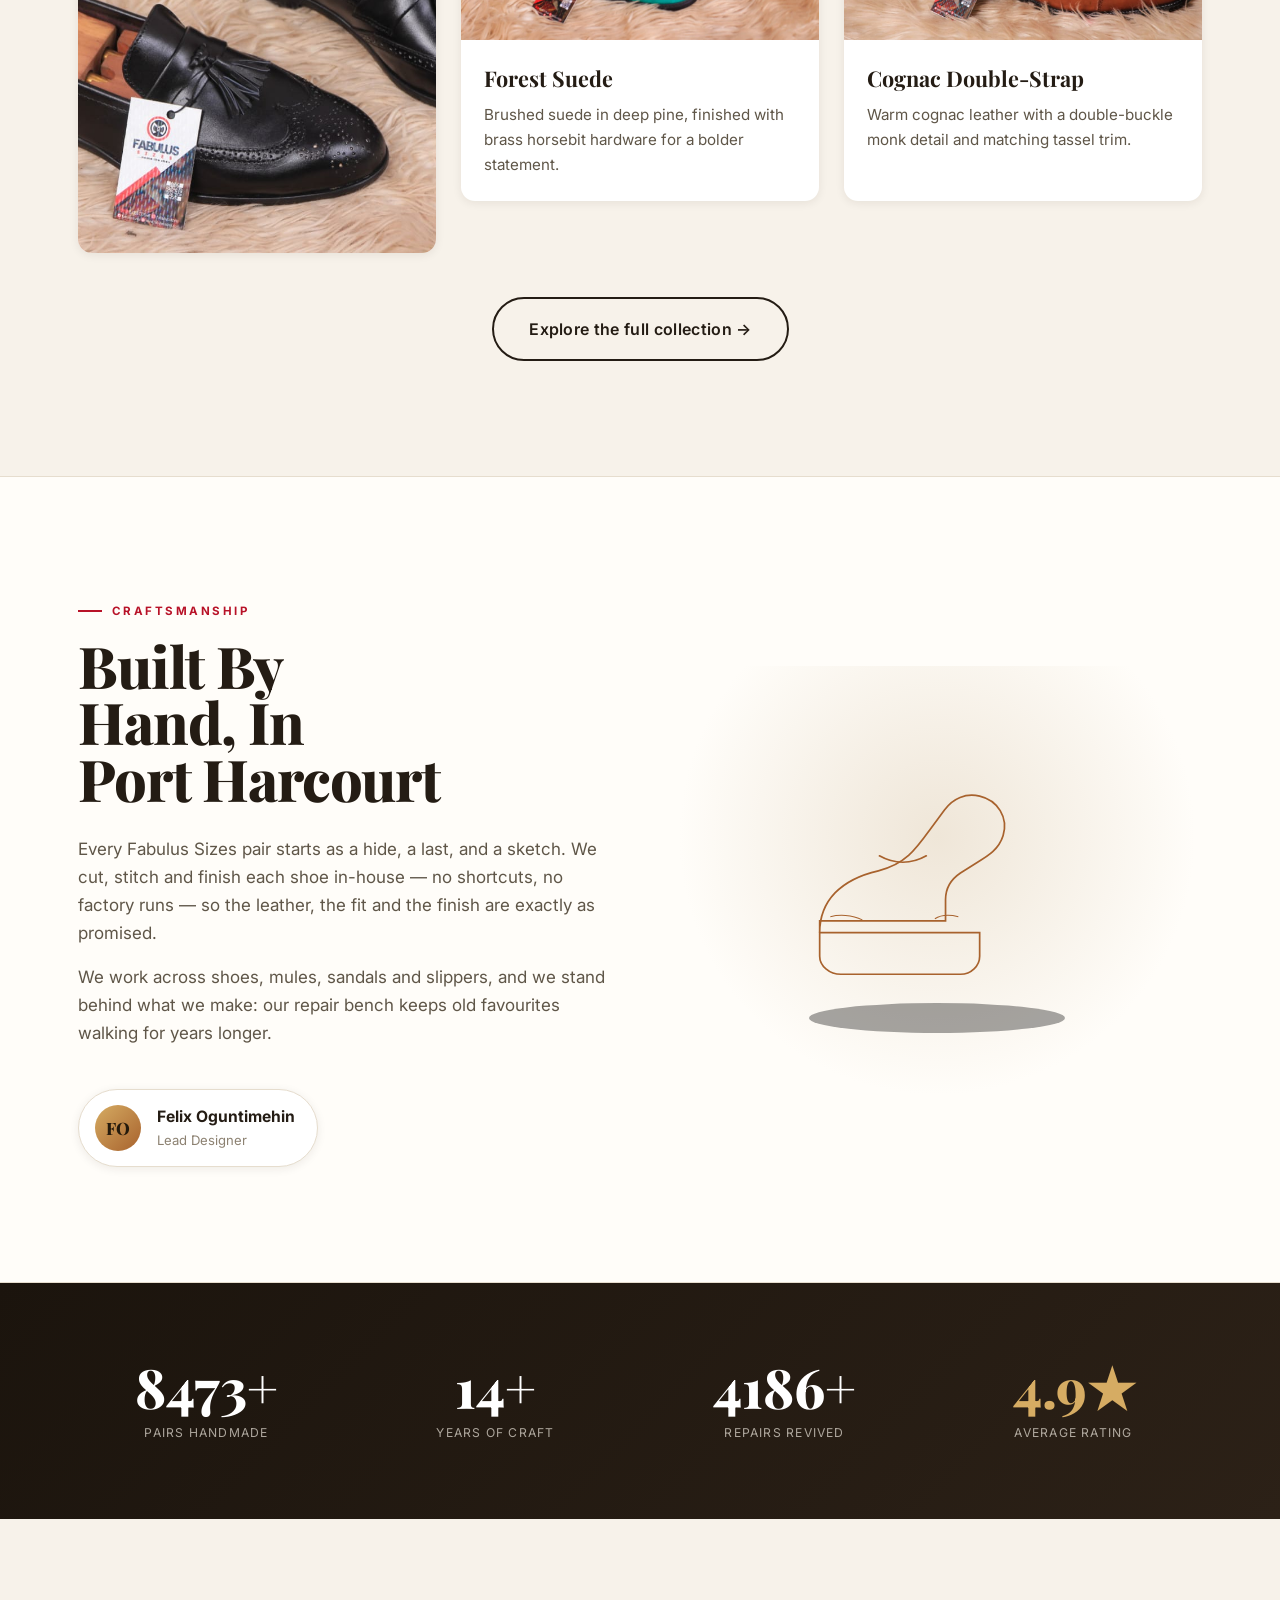
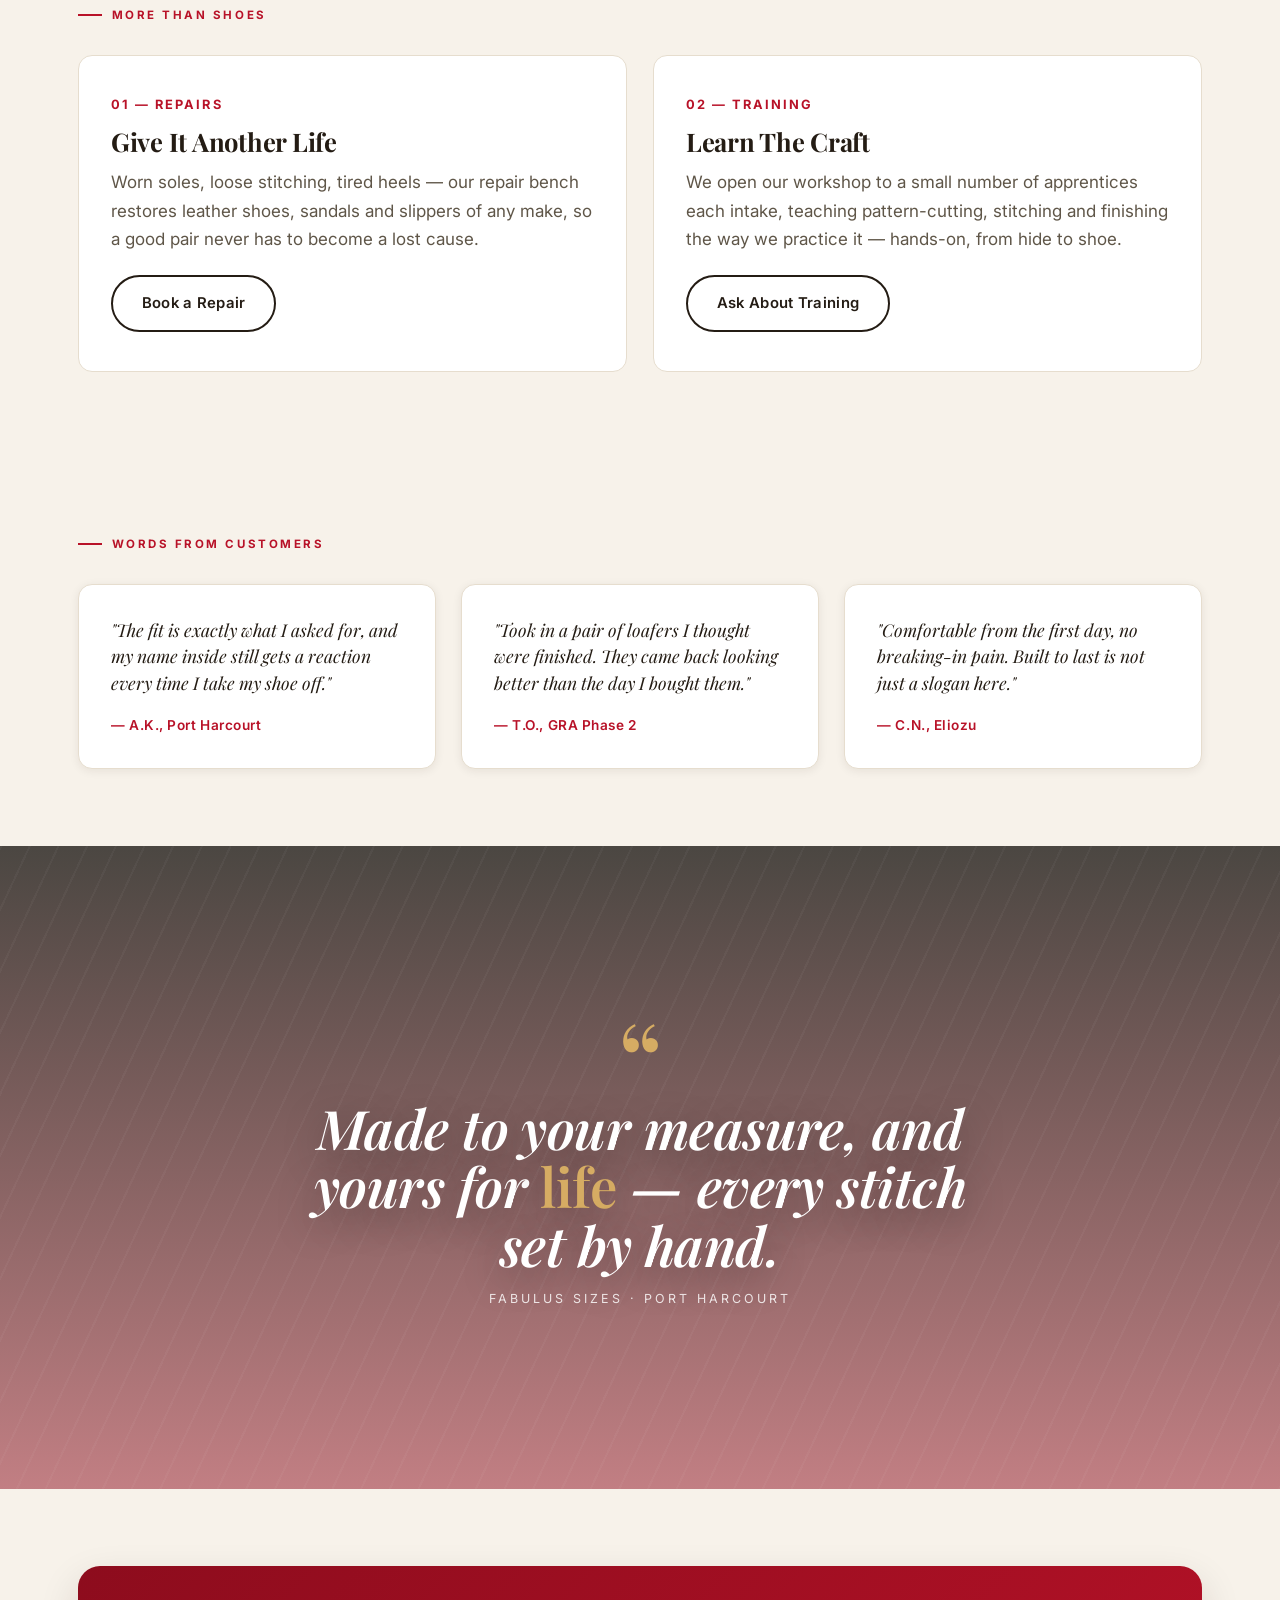
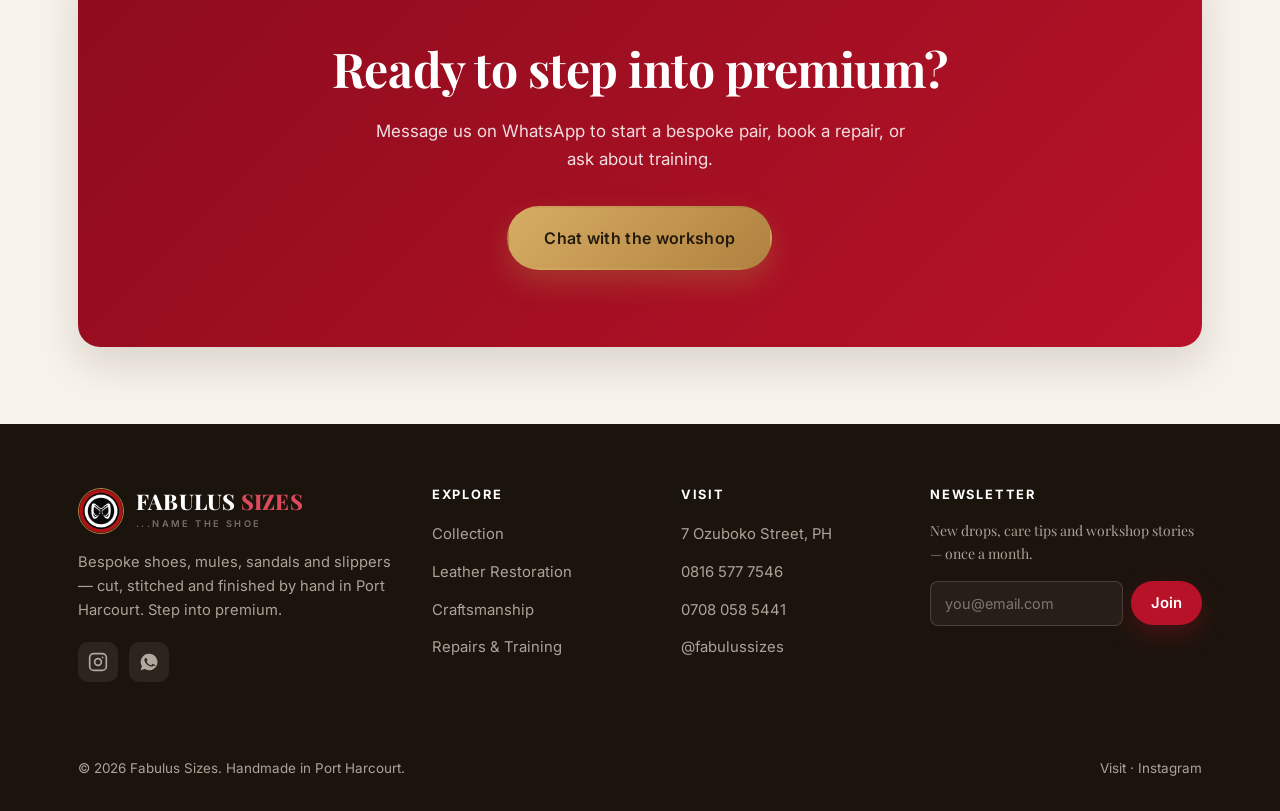
==== commit 38584abd: "Update Ibadan price and lead times, remove Name The Shoe feature - The Ibadan: 42,000 -> 45,000, app" ====
--- a/index.html
+++ b/index.html
@@ -4,7 +4,7 @@
   <meta charset="UTF-8" />
   <meta name="viewport" content="width=device-width, initial-scale=1.0" />
   <title>Fabulus Sizes — Bespoke Leather Footwear, Port Harcourt</title>
-  <meta name="description" content="Fabulus Sizes — bespoke shoes, mules, sandals and slippers, handcrafted in Port Harcourt. Name the shoe. Step into premium." />
+  <meta name="description" content="Fabulus Sizes — bespoke shoes, mules, sandals and slippers, handcrafted in Port Harcourt. Step into premium." />
   <meta name="theme-color" content="#f7f2ea" />
   <link rel="icon" type="image/png" href="images/Favicon/Favicon.png" />
   <link rel="preconnect" href="https://fonts.googleapis.com" />
@@ -75,8 +75,8 @@
   <!-- MARQUEE -->
   <div class="marquee" aria-hidden="true">
     <div class="marquee-track">
-      <span>Bespoke Shoes</span><span>Tassel Loafers</span><span>Woven Sandals</span><span>Hand-Cut Belts</span><span>Sole Repair</span><span>Name The Shoe</span>
-      <span>Bespoke Shoes</span><span>Tassel Loafers</span><span>Woven Sandals</span><span>Hand-Cut Belts</span><span>Sole Repair</span><span>Name The Shoe</span>
+      <span>Bespoke Shoes</span><span>Tassel Loafers</span><span>Woven Sandals</span><span>Hand-Cut Belts</span><span>Sole Repair</span><span>Restoration</span>
+      <span>Bespoke Shoes</span><span>Tassel Loafers</span><span>Woven Sandals</span><span>Hand-Cut Belts</span><span>Sole Repair</span><span>Restoration</span>
     </div>
   </div>
 
@@ -156,26 +156,6 @@
     </div>
   </section>
 
-  <!-- NAME THE SHOE -->
-  <section class="section name-shoe" id="name-shoe">
-    <div class="container ns-grid">
-      <div class="ns-copy reveal-left">
-        <span class="eyebrow">The Fabulus Ritual</span>
-        <h2 class="section-title">...Name<br />The Shoe</h2>
-        <p>Every bespoke pair leaves our workshop carrying its owner's name, engraved on the inner plate. It's a small detail that makes a pair unmistakably yours. Try it below.</p>
-        <label for="nameInput">Type the name to engrave</label>
-        <input type="text" id="nameInput" placeholder="e.g. Adaeze" maxlength="24" autocomplete="off" />
-        <a class="btn btn-primary ns-cta" id="engraveCta" href="https://wa.me/2348165777546?text=Hello%20Fabulus%20Sizes%20%E2%80%94%20I%27d%20like%20to%20order%20a%20bespoke%20pair." target="_blank" rel="noopener">Order This Pair on WhatsApp</a>
-      </div>
-      <div class="plate-stage reveal-right">
-        <div class="plate">
-          <div class="eyebrow-plate">Fabulus Sizes · Bespoke</div>
-          <div class="engraved" id="engravedText">Your Name Here</div>
-          <div class="sub-plate">Handmade in Port Harcourt</div>
-        </div>
-      </div>
-    </div>
-  </section>
 
   <!-- REPAIRS & TRAINING -->
   <section class="section tight" id="repairs">
@@ -223,7 +203,7 @@
   <section class="parallax-band" style="background-image:url('images/Products/shoe12.jpeg')">
     <div class="container">
       <span class="quote-mark reveal">&ldquo;</span>
-      <h2 class="reveal d1">Name the shoe, and it's yours for life — every stitch set by <span class="hl">hand</span>.</h2>
+      <h2 class="reveal d1">Made to your measure, and yours for <span class="hl">life</span> — every stitch set by hand.</h2>
       <p class="attn reveal d2">Fabulus Sizes · Port Harcourt</p>
     </div>
   </section>
@@ -248,13 +228,13 @@
             <img src="images/Logo/Logo.png" alt="Fabulus Sizes emblem" />
             <div><div class="word">FABULUS <span>SIZES</span></div><div class="tag">...name the shoe</div></div>
           </a>
-          <p>Bespoke shoes, mules, sandals and slippers — cut, stitched and finished by hand in Port Harcourt. Name the shoe. Step into premium.</p>
+          <p>Bespoke shoes, mules, sandals and slippers — cut, stitched and finished by hand in Port Harcourt. Step into premium.</p>
           <div class="socials">
             <a href="https://instagram.com/fabulussizes" target="_blank" rel="noopener" aria-label="Instagram"><svg viewBox="0 0 24 24" fill="none" stroke="currentColor" stroke-width="2"><rect x="2" y="2" width="20" height="20" rx="5"/><circle cx="12" cy="12" r="4"/><circle cx="17.5" cy="6.5" r="1" fill="currentColor" stroke="none"/></svg></a>
             <a href="https://wa.me/2348165777546?text=Hello%20Fabulus%20Sizes%20%E2%80%94%20I%20found%20you%20through%20your%20website." target="_blank" rel="noopener" aria-label="WhatsApp"><svg viewBox="0 0 24 24" fill="currentColor"><path d="M12 2a10 10 0 0 0-8.5 15.2L2 22l4.9-1.5A10 10 0 1 0 12 2zm5.4 14.2c-.2.6-1.3 1.2-1.8 1.2-.5.1-1 .1-1.7-.1-.4-.1-.9-.3-1.6-.6-2.8-1.2-4.6-4-4.7-4.2s-1.1-1.5-1.1-2.8.7-2 .9-2.2c.2-.3.5-.3.7-.3h.5c.2 0 .4 0 .6.5s.8 1.9.8 2 .1.3 0 .5c-.2.4-.3.6-.5.8s-.4.5-.2.9c.2.4.9 1.5 2 2.4 1.3 1.2 2.4 1.5 2.8 1.7.4.2.6.1.8-.1s.9-1.1 1.2-1.4c.2-.4.5-.3.8-.2s1.9.9 2.2 1.1c.3.1.5.2.6.3.1.3.1.7-.1 1.1z"/></svg></a>
           </div>
         </div>
-        <div class="footer-col"><h4>Explore</h4><ul><li><a href="shop.html">Collection</a></li><li><a href="restoration.html">Leather Restoration</a></li><li><a href="about.html">Craftsmanship</a></li><li><a href="index.html#name-shoe">Name The Shoe</a></li><li><a href="services.html">Repairs &amp; Training</a></li></ul></div>
+        <div class="footer-col"><h4>Explore</h4><ul><li><a href="shop.html">Collection</a></li><li><a href="restoration.html">Leather Restoration</a></li><li><a href="about.html">Craftsmanship</a></li><li><a href="services.html">Repairs &amp; Training</a></li></ul></div>
         <div class="footer-col"><h4>Visit</h4><ul><li><a href="contact.html">7 Ozuboko Street, PH</a></li><li><a href="https://wa.me/2348165777546?text=Hello%20Fabulus%20Sizes%20%E2%80%94%20I%20found%20you%20through%20your%20website." target="_blank" rel="noopener">0816 577 7546</a></li><li><a href="https://wa.me/2347080585441?text=Hello%20Fabulus%20Sizes%20%E2%80%94%20I%20found%20you%20through%20your%20website." target="_blank" rel="noopener">0708 058 5441</a></li><li><a href="https://instagram.com/fabulussizes" target="_blank" rel="noopener">@fabulussizes</a></li></ul></div>
         <div class="footer-col"><h4>Newsletter</h4><p style="font-size:14px;font-family:var(--serif);color:var(--parchment-dim);">New drops, care tips and workshop stories — once a month.</p><form id="newsletter" class="newsletter"><input type="email" placeholder="you@email.com" aria-label="Email address" /><button type="submit" class="btn btn-primary">Join</button></form></div>
       </div>
--- a/css/style.css
+++ b/css/style.css
@@ -5,7 +5,7 @@
      --display / --title / --serif  → Playfair Display (headings, quotes)
      --utility                      → Inter (nav, buttons, labels, body)
    Surfaces are light by default; hero, stats band, parallax bands, page
-   headers, the engraving plate and the footer stay dark for contrast.
+   headers, parallax bands and the footer stay dark for contrast.
    ============================================================================ */
 
 :root {
@@ -273,34 +273,6 @@
 .band-grid .num { font-family: var(--display); font-size: clamp(2.4rem, 5vw, 3.4rem); font-weight: 800; color: #fff; line-height: 1; }
 .band-grid .num em { color: var(--brass-bright); font-style: normal; }
 .band-grid .lbl { color: var(--parchment-dim); letter-spacing: .1em; text-transform: uppercase; font-size: .76rem; margin-top: .5rem; }
-
-/* ============================================================
-   NAME THE SHOE
-   ============================================================ */
-.name-shoe { background: var(--panel); border-top: 1px solid var(--line); border-bottom: 1px solid var(--line); }
-.ns-grid { display: grid; grid-template-columns: 1fr 1fr; gap: clamp(2rem, 5vw, 4rem); align-items: center; }
-.ns-copy p { color: var(--text-soft); }
-.ns-copy label { display: block; font-family: var(--utility); font-size: .8rem; font-weight: 600; letter-spacing: .04em; text-transform: uppercase; color: var(--text-muted); margin: 1.5rem 0 .5rem; }
-.ns-copy input { width: 100%; max-width: 420px; font-family: var(--display); font-size: 1.3rem; padding: .8rem 1rem; border: 1.5px solid var(--line); border-radius: 10px; background: var(--paper); color: var(--text); transition: border-color .25s var(--ease), box-shadow .25s var(--ease); }
-.ns-copy input:focus { outline: none; border-color: var(--crimson); box-shadow: 0 0 0 4px rgba(184,18,40,.12); }
-.ns-cta { margin-top: 1.5rem; }
-.plate-stage { display: grid; place-items: center; padding: 2rem; }
-.plate {
-  width: 100%; max-width: 420px; aspect-ratio: 16/10;
-  border-radius: 14px; padding: 2rem;
-  display: flex; flex-direction: column; align-items: center; justify-content: center; text-align: center; gap: .8rem;
-  background: linear-gradient(150deg, #2a1f15, #17110a);
-  border: 1px solid rgba(214,172,99,.35);
-  box-shadow: var(--shadow-lg), inset 0 1px 0 rgba(255,255,255,.06);
-}
-.plate .eyebrow-plate { font-family: var(--utility); font-size: .68rem; letter-spacing: .24em; text-transform: uppercase; color: var(--brass); }
-.plate .engraved {
-  font-family: var(--display); font-weight: 700; font-size: clamp(1.8rem, 5vw, 2.8rem);
-  color: var(--brass-bright);
-  text-shadow: 0 1px 0 rgba(0,0,0,.6), 0 -1px 1px rgba(214,172,99,.3);
-  word-break: break-word; line-height: 1.1;
-}
-.plate .sub-plate { font-family: var(--utility); font-size: .74rem; letter-spacing: .12em; text-transform: uppercase; color: var(--parchment-mut); }
 
 /* ============================================================
    REPAIRS & TRAINING
@@ -692,7 +664,7 @@
   .colorway-grid { grid-template-columns: repeat(2, 1fr); }
   .colorway-card.tall { grid-row: span 1; }
   .colorway-card.tall .imgwrap { min-height: 0; height: auto; aspect-ratio: 4/3; }
-  .craft, .ns-grid, .rt-grid, .split, .contact-grid { grid-template-columns: 1fr; }
+  .craft, .rt-grid, .split, .contact-grid { grid-template-columns: 1fr; }
   .test-grid, .svc-grid, .team { grid-template-columns: repeat(2, 1fr); }
   .steps, .band-grid { grid-template-columns: repeat(2, 1fr); }
   .collection-head { grid-template-columns: 1fr; }
@@ -735,7 +707,6 @@
   .map-block { margin-top: 2rem; }
   .map-bar { padding: 1rem; }
   .map-bar .btn { width: 100%; }
-  .plate { padding: 1.4rem; }
   .section-head { margin-bottom: 2rem; }
   .collection-head { gap: 1rem; margin-bottom: 2rem; }
   /* long button labels wrap instead of pushing past the viewport */
